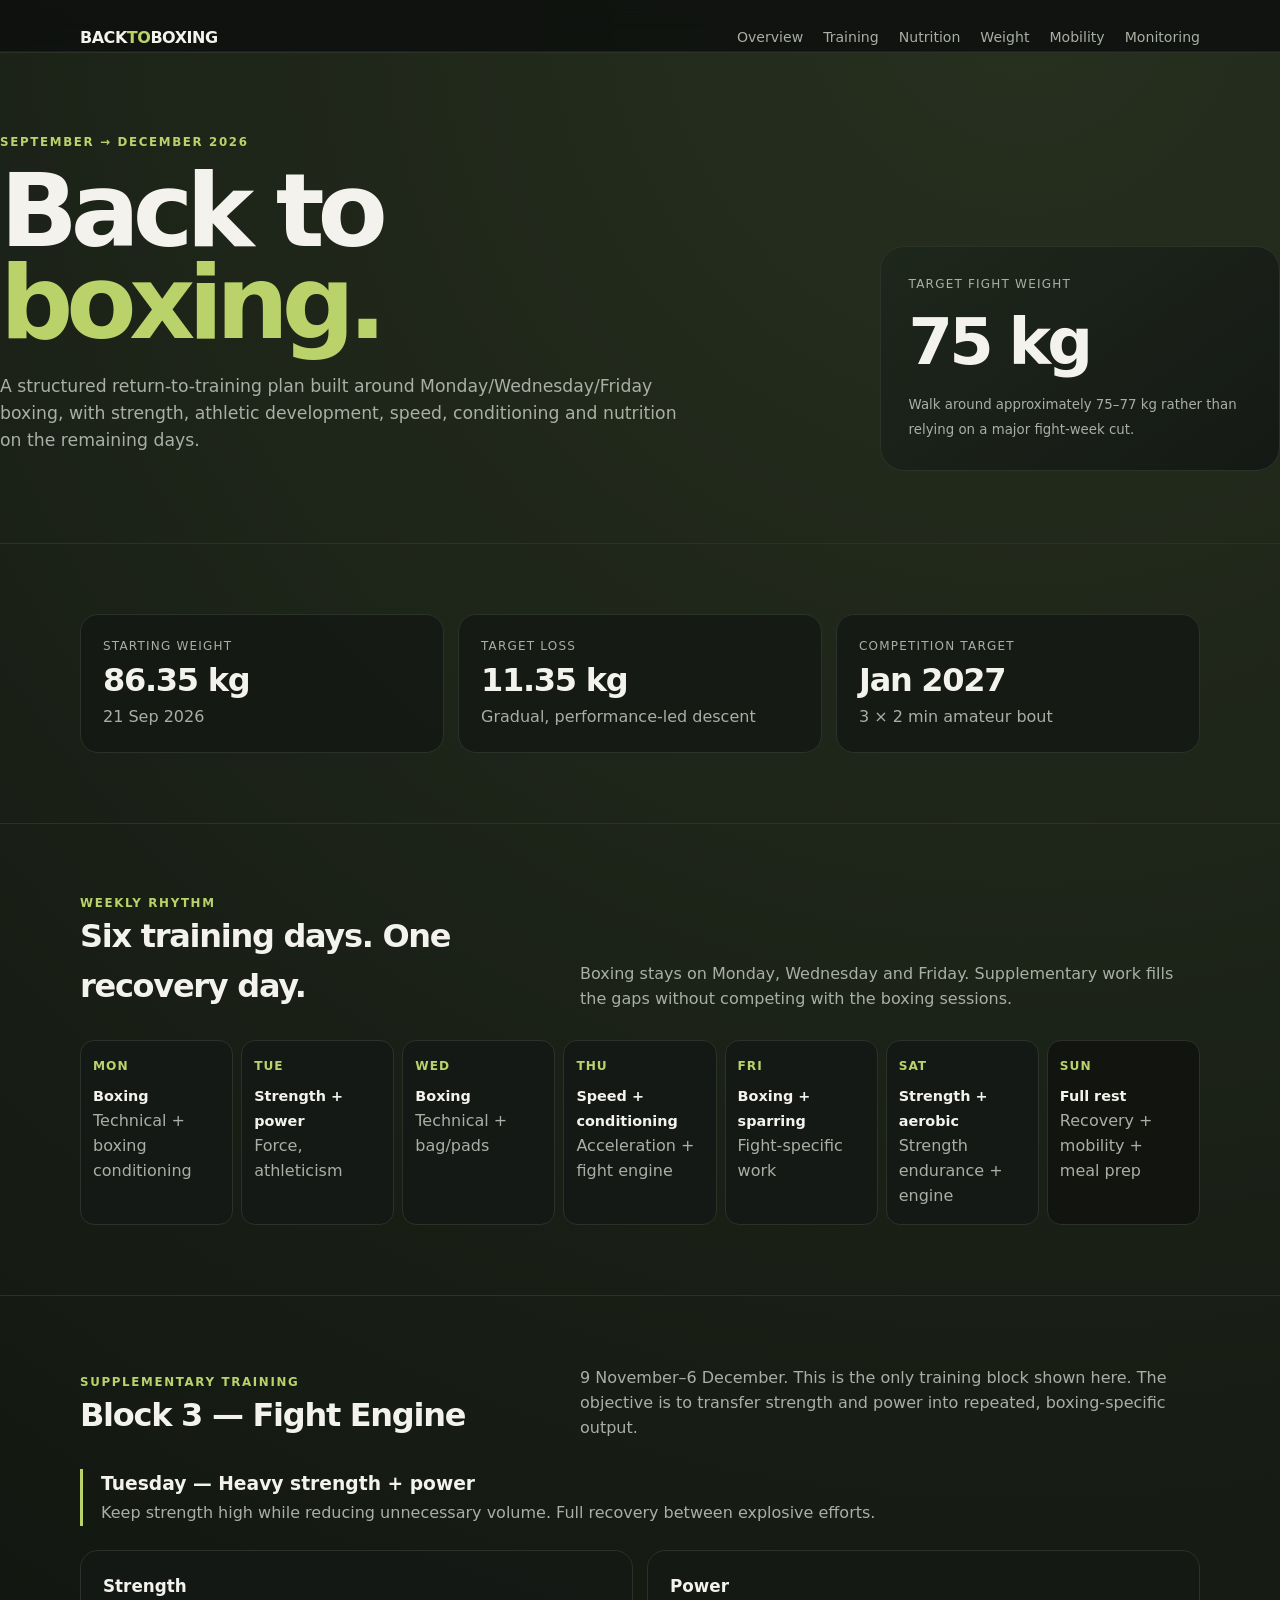
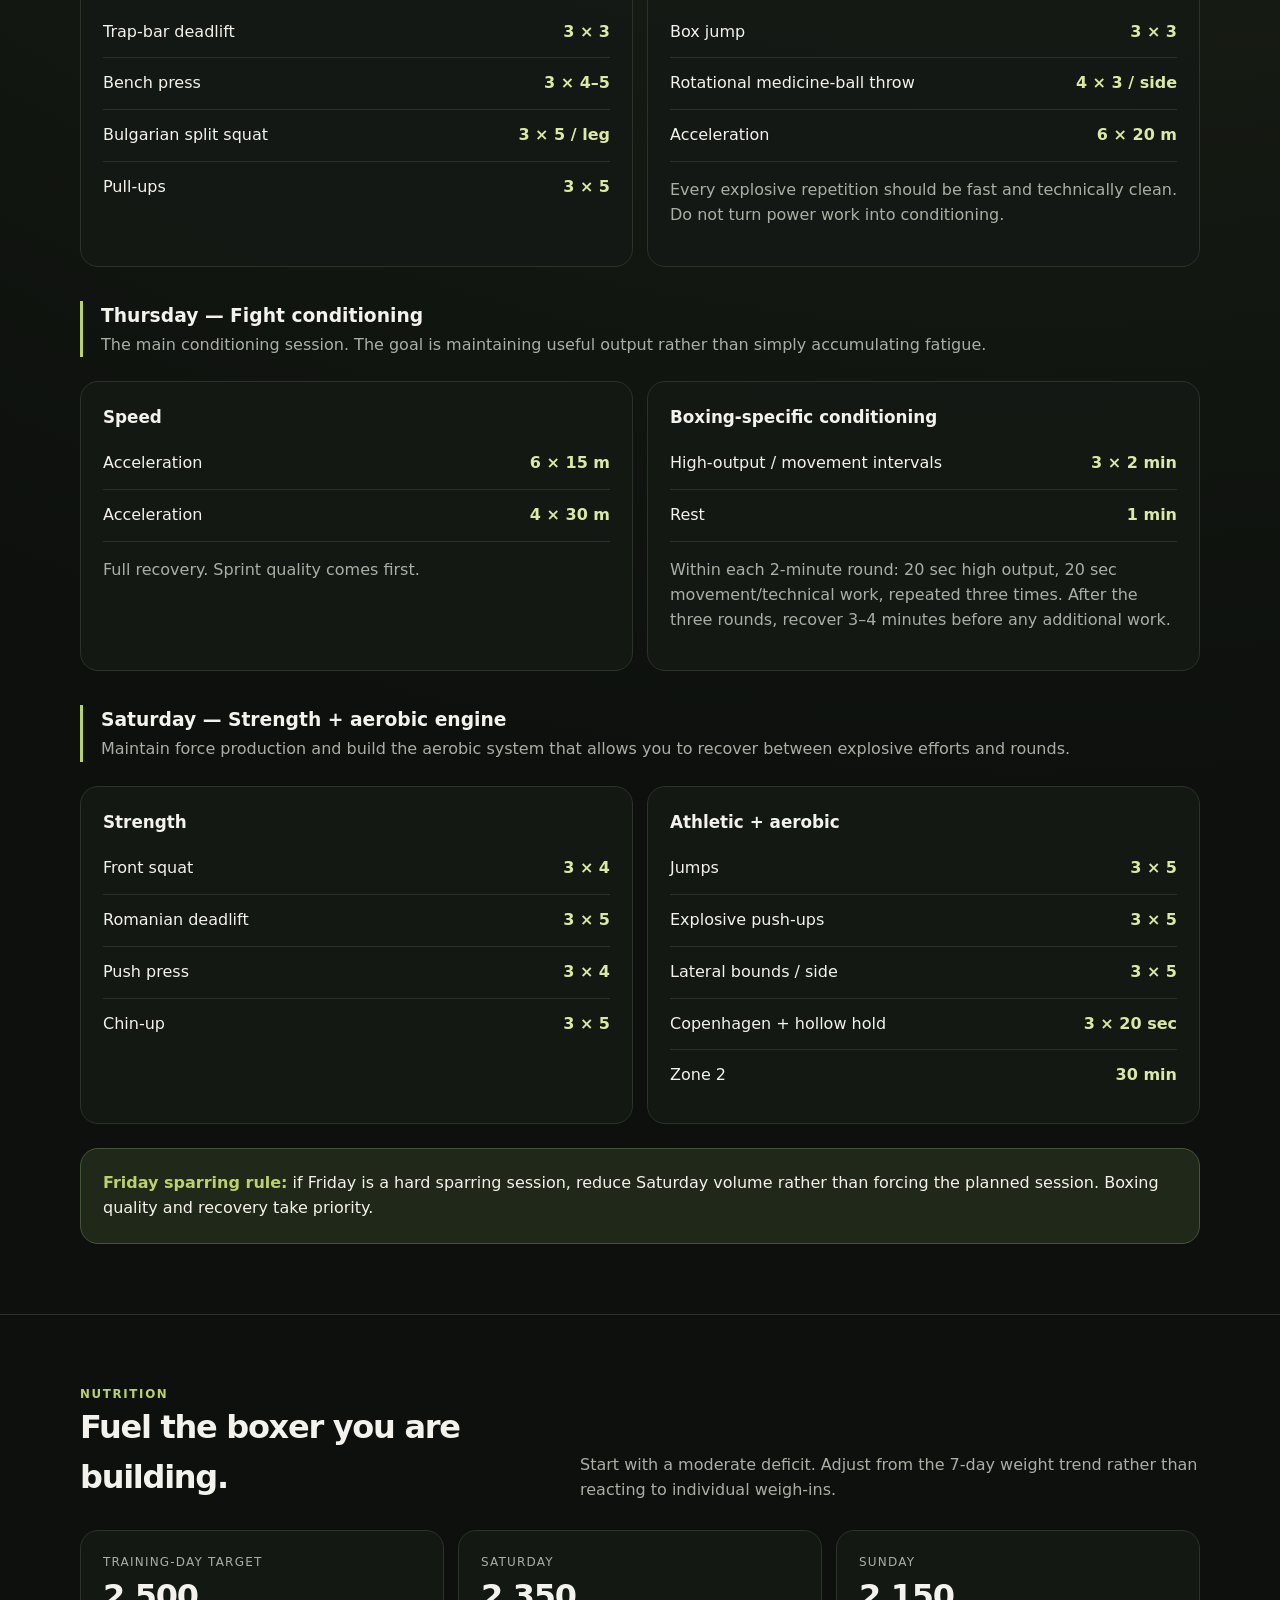
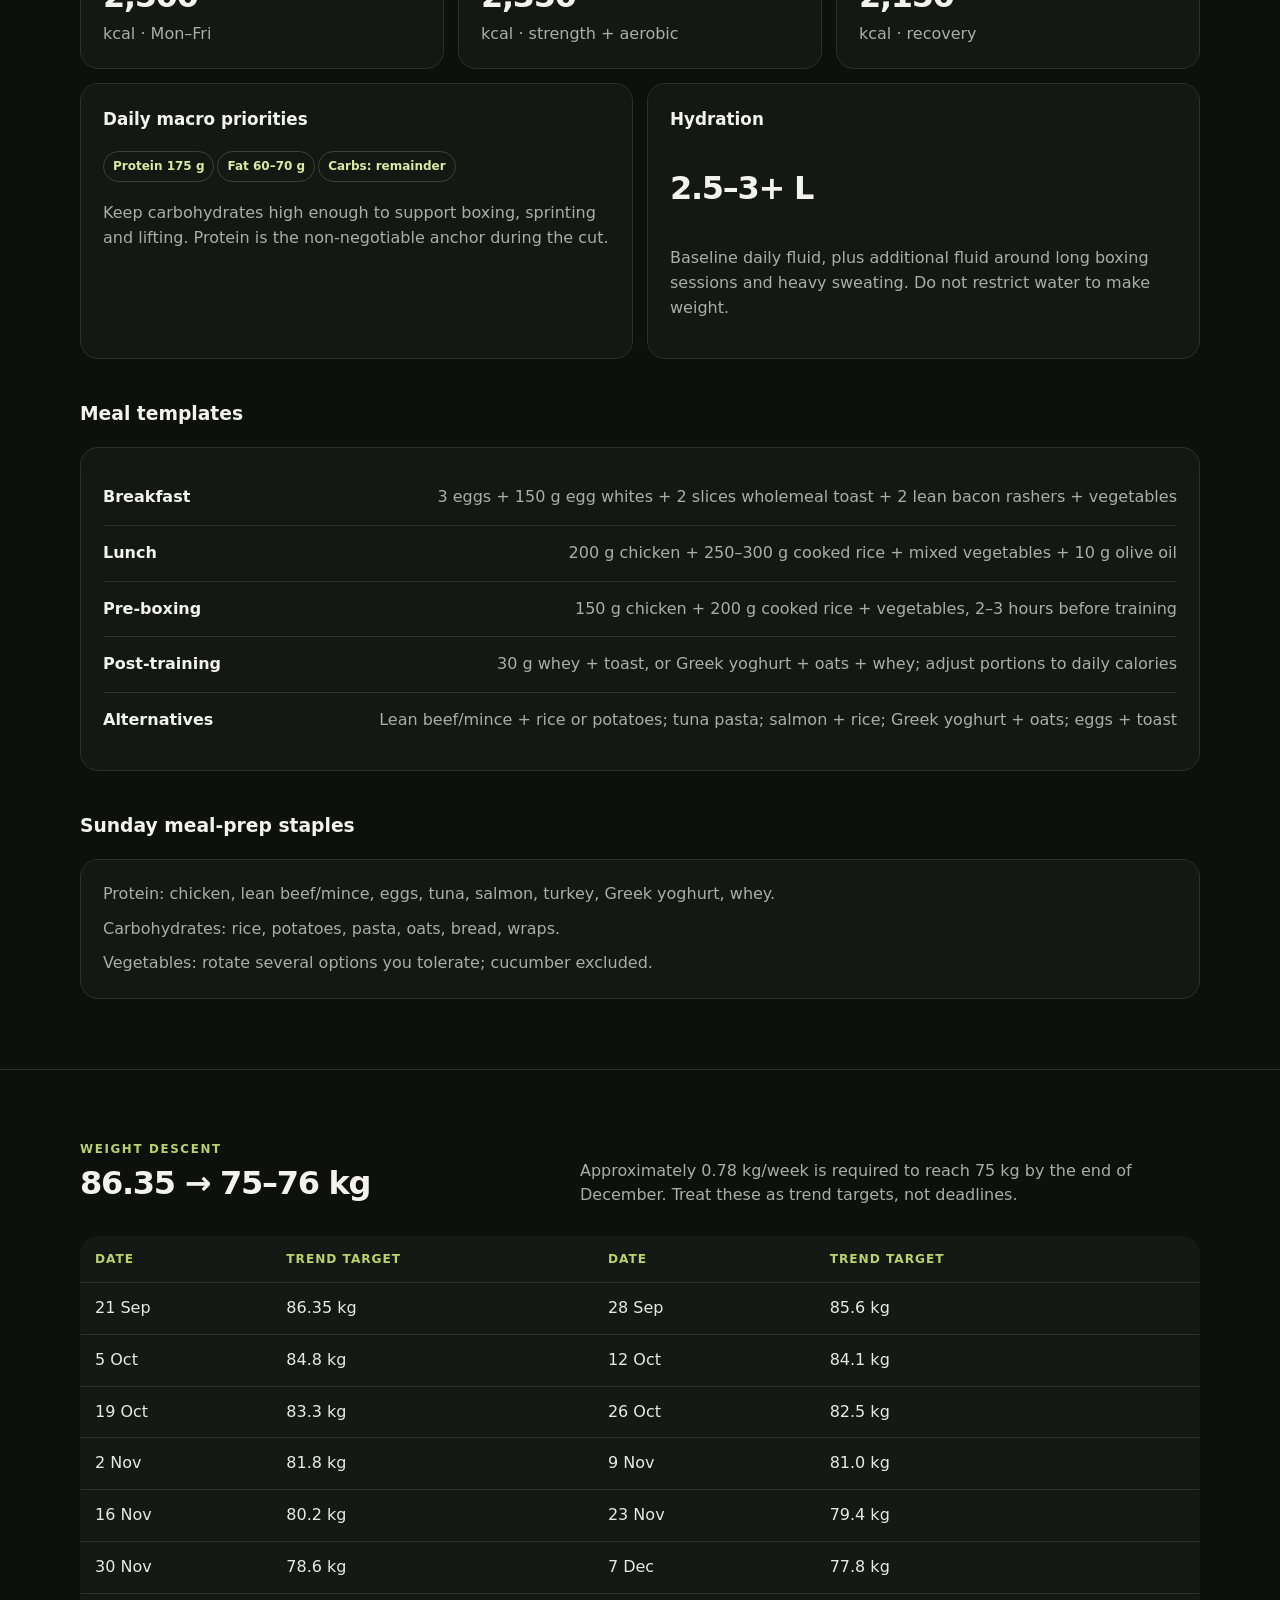
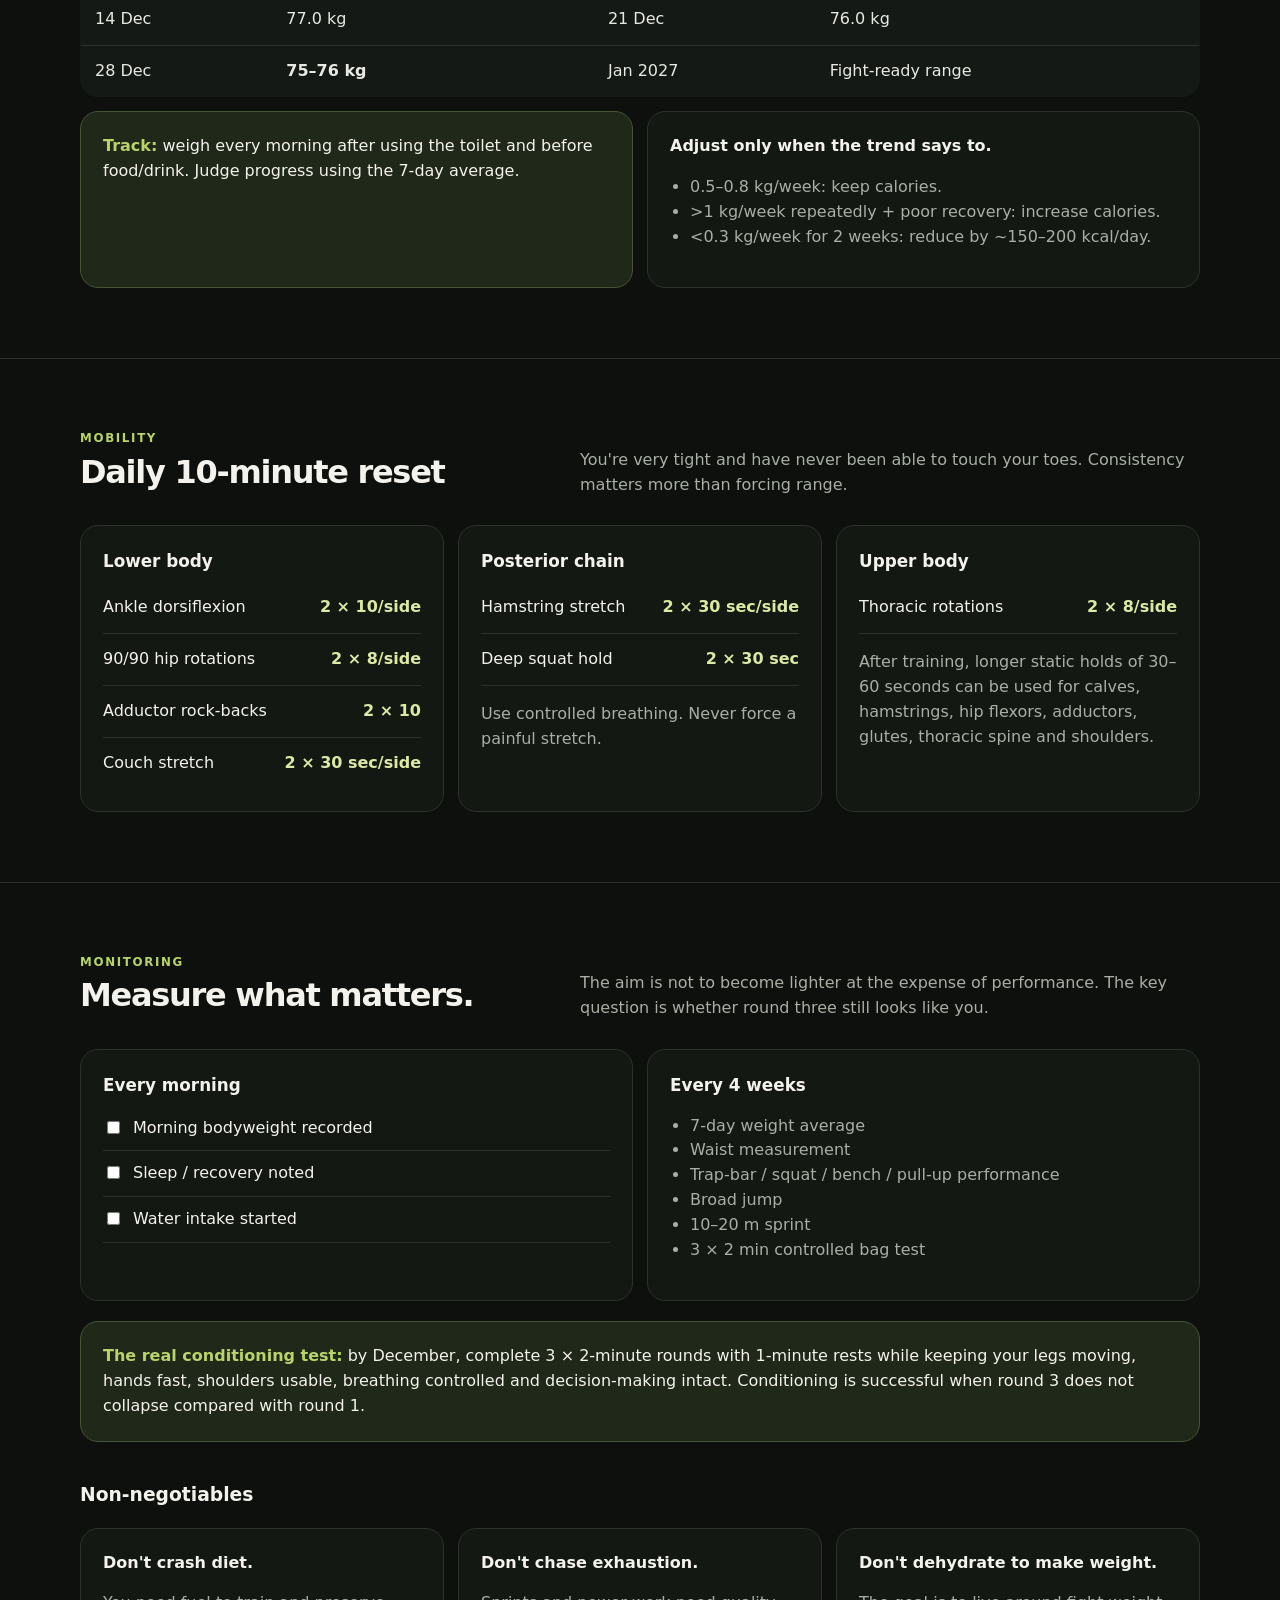
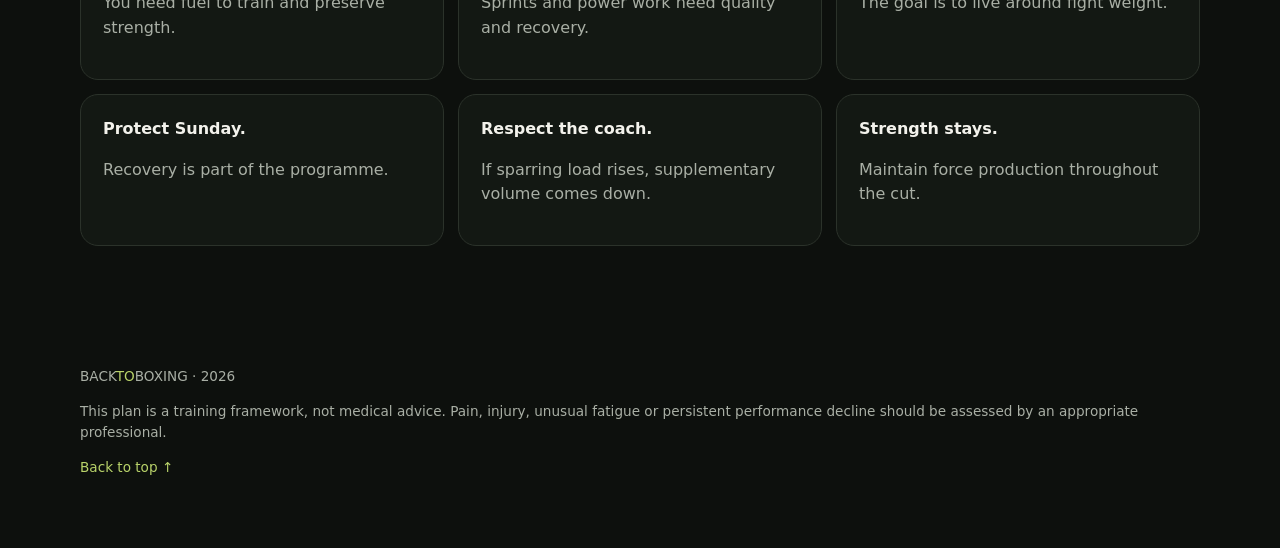
==== index.html @ 92b41130 "Create BackToBoxing training dashboard" ====
<!doctype html>
<html lang="en">
<head>
  <meta charset="utf-8">
  <meta name="viewport" content="width=device-width, initial-scale=1">
  <meta name="theme-color" content="#10120f">
  <title>Back To Boxing — 75 kg Fight Plan</title>
  <meta name="description" content="A structured return-to-boxing, strength, conditioning and nutrition plan for a 75 kg amateur boxing campaign.">
  <style>
    :root{--bg:#0d100d;--panel:#151915;--panel2:#1b201b;--text:#f3f2ec;--muted:#a9afa5;--line:#2b322a;--accent:#b9d36a;--accent2:#dce9a4;--danger:#e8a0a0;--max:1120px}
    *{box-sizing:border-box} html{scroll-behavior:smooth} body{margin:0;background:radial-gradient(circle at 80% 0,#27301f 0,transparent 34%),var(--bg);color:var(--text);font-family:Inter,ui-sans-serif,system-ui,-apple-system,BlinkMacSystemFont,"Segoe UI",sans-serif;line-height:1.55}
    a{color:inherit;text-decoration:none}.wrap{width:min(calc(100% - 36px),var(--max));margin:auto}
    header{padding:26px 0 0;position:sticky;top:0;z-index:10;background:rgba(13,16,13,.86);backdrop-filter:blur(14px);border-bottom:1px solid rgba(255,255,255,.06)}
    nav{display:flex;align-items:center;justify-content:space-between;gap:20px}.brand{font-weight:800;letter-spacing:-.03em}.brand span{color:var(--accent)}
    .navlinks{display:flex;gap:20px;color:var(--muted);font-size:.88rem;overflow:auto}.navlinks a{white-space:nowrap}.navlinks a:hover{color:var(--text)}
    .hero{padding:80px 0 72px;display:grid;grid-template-columns:1.35fr .65fr;gap:48px;align-items:end}.eyebrow{color:var(--accent);font-weight:800;text-transform:uppercase;letter-spacing:.14em;font-size:.74rem}
    h1{font-size:clamp(3rem,8vw,6.5rem);line-height:.9;letter-spacing:-.07em;margin:14px 0 24px;max-width:850px}.hero p{font-size:1.08rem;color:var(--muted);max-width:680px}
    .target{background:linear-gradient(145deg,#1e271b,#151915);border:1px solid var(--line);border-radius:24px;padding:28px}.target .big{font-size:4rem;font-weight:850;letter-spacing:-.06em}.target small{color:var(--muted)}
    section{padding:70px 0;border-top:1px solid var(--line)}.section-head{display:flex;justify-content:space-between;gap:30px;align-items:end;margin-bottom:28px}.section-head h2{margin:0;font-size:2rem;letter-spacing:-.04em}.section-head p{margin:0;color:var(--muted);max-width:620px}
    .grid{display:grid;grid-template-columns:repeat(3,1fr);gap:14px}.grid2{display:grid;grid-template-columns:repeat(2,1fr);gap:14px}.card{background:rgba(21,25,21,.9);border:1px solid var(--line);border-radius:18px;padding:22px}.card h3{margin:0 0 8px;font-size:1.05rem}.muted{color:var(--muted)}
    .stat{font-size:2rem;font-weight:800;letter-spacing:-.04em}.label{font-size:.75rem;text-transform:uppercase;letter-spacing:.1em;color:var(--muted)}
    .week{display:grid;grid-template-columns:repeat(7,1fr);gap:8px}.day{padding:16px 12px;background:var(--panel);border:1px solid var(--line);border-radius:14px;min-height:110px}.day strong{display:block;color:var(--accent);font-size:.76rem;text-transform:uppercase;letter-spacing:.08em;margin-bottom:9px}.day b{font-size:.9rem}.day.rest{background:#11140f}
    .exercise{display:grid;grid-template-columns:1fr auto;gap:10px;padding:13px 0;border-bottom:1px solid var(--line)}.exercise:last-child{border-bottom:0}.exercise span:last-child{color:var(--accent2);font-weight:750;white-space:nowrap}
    .phase{border-left:3px solid var(--accent);padding-left:18px;margin:0 0 24px}.phase h3{margin:0 0 3px}.phase p{margin:0;color:var(--muted)}
    table{width:100%;border-collapse:collapse;background:var(--panel);border:1px solid var(--line);border-radius:18px;overflow:hidden}th,td{text-align:left;padding:13px 14px;border-bottom:1px solid var(--line)}th{color:var(--accent);font-size:.76rem;text-transform:uppercase;letter-spacing:.08em}td{color:#e7e9e2}tr:last-child td{border-bottom:0}
    .meal{display:flex;justify-content:space-between;gap:20px;padding:15px 0;border-bottom:1px solid var(--line)}.meal:last-child{border-bottom:0}.meal b{min-width:150px}.meal span{color:var(--muted)}
    .pill{display:inline-flex;padding:5px 9px;border:1px solid #3a4434;border-radius:999px;color:var(--accent2);font-size:.75rem;font-weight:700;margin:3px 3px 3px 0}
    .callout{padding:22px;border-radius:18px;background:#20281a;border:1px solid #465437}.callout strong{color:var(--accent)}
    ul{padding-left:20px}.checklist label{display:flex;gap:10px;align-items:flex-start;padding:10px 0;border-bottom:1px solid var(--line);cursor:pointer}.checklist input{accent-color:var(--accent);margin-top:5px}
    footer{padding:50px 0 70px;color:var(--muted);font-size:.85rem}.top{color:var(--accent)}
    @media(max-width:800px){.hero{grid-template-columns:1fr;padding-top:55px}.grid,.grid2{grid-template-columns:1fr}.week{grid-template-columns:repeat(2,1fr)}.section-head{display:block}.section-head p{margin-top:8px}.navlinks{display:none}.target .big{font-size:3.2rem}}
    @media(max-width:480px){.wrap{width:min(calc(100% - 24px),var(--max))}.week{grid-template-columns:1fr}.meal{display:block}.meal b{display:block;margin-bottom:4px}h1{font-size:3.3rem}}
  </style>
</head>
<body>
<header><div class="wrap"><nav><a class="brand" href="#">BACK<span>TO</span>BOXING</a><div class="navlinks"><a href="#overview">Overview</a><a href="#training">Training</a><a href="#nutrition">Nutrition</a><a href="#weight">Weight</a><a href="#mobility">Mobility</a><a href="#monitoring">Monitoring</a></div></nav></div></header>

<main>
<section class="hero" id="overview"><div class="wrap" style="display:contents"><div><div class="eyebrow">September → December 2026</div><h1>Back to<br><span style="color:var(--accent)">boxing.</span></h1><p>A structured return-to-training plan built around Monday/Wednesday/Friday boxing, with strength, athletic development, speed, conditioning and nutrition on the remaining days.</p></div><div class="target"><div class="label">Target fight weight</div><div class="big">75 kg</div><small>Walk around approximately 75–77 kg rather than relying on a major fight-week cut.</small></div></div></section>

<section><div class="wrap"><div class="grid"><div class="card"><div class="label">Starting weight</div><div class="stat">86.35 kg</div><div class="muted">21 Sep 2026</div></div><div class="card"><div class="label">Target loss</div><div class="stat">11.35 kg</div><div class="muted">Gradual, performance-led descent</div></div><div class="card"><div class="label">Competition target</div><div class="stat">Jan 2027</div><div class="muted">3 × 2 min amateur bout</div></div></div></div></section>

<section><div class="wrap"><div class="section-head"><div><div class="eyebrow">Weekly rhythm</div><h2>Six training days. One recovery day.</h2></div><p>Boxing stays on Monday, Wednesday and Friday. Supplementary work fills the gaps without competing with the boxing sessions.</p></div><div class="week">
<div class="day"><strong>Mon</strong><b>Boxing</b><div class="muted">Technical + boxing conditioning</div></div>
<div class="day"><strong>Tue</strong><b>Strength + power</b><div class="muted">Force, athleticism</div></div>
<div class="day"><strong>Wed</strong><b>Boxing</b><div class="muted">Technical + bag/pads</div></div>
<div class="day"><strong>Thu</strong><b>Speed + conditioning</b><div class="muted">Acceleration + fight engine</div></div>
<div class="day"><strong>Fri</strong><b>Boxing + sparring</b><div class="muted">Fight-specific work</div></div>
<div class="day"><strong>Sat</strong><b>Strength + aerobic</b><div class="muted">Strength endurance + engine</div></div>
<div class="day rest"><strong>Sun</strong><b>Full rest</b><div class="muted">Recovery + mobility + meal prep</div></div>
</div></div></section>

<section id="training"><div class="wrap"><div class="section-head"><div><div class="eyebrow">Supplementary training</div><h2>Block 3 — Fight Engine</h2></div><p>9 November–6 December. This is the only training block shown here. The objective is to transfer strength and power into repeated, boxing-specific output.</p></div>
<div class="phase"><h3>Tuesday — Heavy strength + power</h3><p>Keep strength high while reducing unnecessary volume. Full recovery between explosive efforts.</p></div>
<div class="grid2">
<div class="card"><h3>Strength</h3><div class="exercise"><span>Trap-bar deadlift</span><span>3 × 3</span></div><div class="exercise"><span>Bench press</span><span>3 × 4–5</span></div><div class="exercise"><span>Bulgarian split squat</span><span>3 × 5 / leg</span></div><div class="exercise"><span>Pull-ups</span><span>3 × 5</span></div></div>
<div class="card"><h3>Power</h3><div class="exercise"><span>Box jump</span><span>3 × 3</span></div><div class="exercise"><span>Rotational medicine-ball throw</span><span>4 × 3 / side</span></div><div class="exercise"><span>Acceleration</span><span>6 × 20 m</span></div><p class="muted">Every explosive repetition should be fast and technically clean. Do not turn power work into conditioning.</p></div>
</div>
<div class="phase" style="margin-top:34px"><h3>Thursday — Fight conditioning</h3><p>The main conditioning session. The goal is maintaining useful output rather than simply accumulating fatigue.</p></div>
<div class="grid2">
<div class="card"><h3>Speed</h3><div class="exercise"><span>Acceleration</span><span>6 × 15 m</span></div><div class="exercise"><span>Acceleration</span><span>4 × 30 m</span></div><p class="muted">Full recovery. Sprint quality comes first.</p></div>
<div class="card"><h3>Boxing-specific conditioning</h3><div class="exercise"><span>High-output / movement intervals</span><span>3 × 2 min</span></div><div class="exercise"><span>Rest</span><span>1 min</span></div><p class="muted">Within each 2-minute round: 20 sec high output, 20 sec movement/technical work, repeated three times. After the three rounds, recover 3–4 minutes before any additional work.</p></div>
</div>
<div class="phase" style="margin-top:34px"><h3>Saturday — Strength + aerobic engine</h3><p>Maintain force production and build the aerobic system that allows you to recover between explosive efforts and rounds.</p></div>
<div class="grid2">
<div class="card"><h3>Strength</h3><div class="exercise"><span>Front squat</span><span>3 × 4</span></div><div class="exercise"><span>Romanian deadlift</span><span>3 × 5</span></div><div class="exercise"><span>Push press</span><span>3 × 4</span></div><div class="exercise"><span>Chin-up</span><span>3 × 5</span></div></div>
<div class="card"><h3>Athletic + aerobic</h3><div class="exercise"><span>Jumps</span><span>3 × 5</span></div><div class="exercise"><span>Explosive push-ups</span><span>3 × 5</span></div><div class="exercise"><span>Lateral bounds / side</span><span>3 × 5</span></div><div class="exercise"><span>Copenhagen + hollow hold</span><span>3 × 20 sec</span></div><div class="exercise"><span>Zone 2</span><span>30 min</span></div></div>
</div>
<div class="callout" style="margin-top:24px"><strong>Friday sparring rule:</strong> if Friday is a hard sparring session, reduce Saturday volume rather than forcing the planned session. Boxing quality and recovery take priority.</div>
</div></section>

<section id="nutrition"><div class="wrap"><div class="section-head"><div><div class="eyebrow">Nutrition</div><h2>Fuel the boxer you are building.</h2></div><p>Start with a moderate deficit. Adjust from the 7-day weight trend rather than reacting to individual weigh-ins.</p></div>
<div class="grid">
<div class="card"><div class="label">Training-day target</div><div class="stat">2,500</div><div class="muted">kcal · Mon–Fri</div></div>
<div class="card"><div class="label">Saturday</div><div class="stat">2,350</div><div class="muted">kcal · strength + aerobic</div></div>
<div class="card"><div class="label">Sunday</div><div class="stat">2,150</div><div class="muted">kcal · recovery</div></div>
</div>
<div class="grid2" style="margin-top:14px">
<div class="card"><h3>Daily macro priorities</h3><p><span class="pill">Protein 175 g</span><span class="pill">Fat 60–70 g</span><span class="pill">Carbs: remainder</span></p><p class="muted">Keep carbohydrates high enough to support boxing, sprinting and lifting. Protein is the non-negotiable anchor during the cut.</p></div>
<div class="card"><h3>Hydration</h3><p class="stat">2.5–3+ L</p><p class="muted">Baseline daily fluid, plus additional fluid around long boxing sessions and heavy sweating. Do not restrict water to make weight.</p></div>
</div>
<h3 style="margin-top:40px">Meal templates</h3>
<div class="card">
<div class="meal"><b>Breakfast</b><span>3 eggs + 150 g egg whites + 2 slices wholemeal toast + 2 lean bacon rashers + vegetables</span></div>
<div class="meal"><b>Lunch</b><span>200 g chicken + 250–300 g cooked rice + mixed vegetables + 10 g olive oil</span></div>
<div class="meal"><b>Pre-boxing</b><span>150 g chicken + 200 g cooked rice + vegetables, 2–3 hours before training</span></div>
<div class="meal"><b>Post-training</b><span>30 g whey + toast, or Greek yoghurt + oats + whey; adjust portions to daily calories</span></div>
<div class="meal"><b>Alternatives</b><span>Lean beef/mince + rice or potatoes; tuna pasta; salmon + rice; Greek yoghurt + oats; eggs + toast</span></div>
</div>
<h3 style="margin-top:40px">Sunday meal-prep staples</h3>
<div class="card"><div class="muted">Protein: chicken, lean beef/mince, eggs, tuna, salmon, turkey, Greek yoghurt, whey.</div><div class="muted" style="margin-top:10px">Carbohydrates: rice, potatoes, pasta, oats, bread, wraps.</div><div class="muted" style="margin-top:10px">Vegetables: rotate several options you tolerate; cucumber excluded.</div></div>
</div></section>

<section id="weight"><div class="wrap"><div class="section-head"><div><div class="eyebrow">Weight descent</div><h2>86.35 → 75–76 kg</h2></div><p>Approximately 0.78 kg/week is required to reach 75 kg by the end of December. Treat these as trend targets, not deadlines.</p></div>
<table><thead><tr><th>Date</th><th>Trend target</th><th>Date</th><th>Trend target</th></tr></thead><tbody>
<tr><td>21 Sep</td><td>86.35 kg</td><td>28 Sep</td><td>85.6 kg</td></tr>
<tr><td>5 Oct</td><td>84.8 kg</td><td>12 Oct</td><td>84.1 kg</td></tr>
<tr><td>19 Oct</td><td>83.3 kg</td><td>26 Oct</td><td>82.5 kg</td></tr>
<tr><td>2 Nov</td><td>81.8 kg</td><td>9 Nov</td><td>81.0 kg</td></tr>
<tr><td>16 Nov</td><td>80.2 kg</td><td>23 Nov</td><td>79.4 kg</td></tr>
<tr><td>30 Nov</td><td>78.6 kg</td><td>7 Dec</td><td>77.8 kg</td></tr>
<tr><td>14 Dec</td><td>77.0 kg</td><td>21 Dec</td><td>76.0 kg</td></tr>
<tr><td>28 Dec</td><td><strong>75–76 kg</strong></td><td>Jan 2027</td><td>Fight-ready range</td></tr>
</tbody></table>
<div class="grid2" style="margin-top:14px"><div class="callout"><strong>Track:</strong> weigh every morning after using the toilet and before food/drink. Judge progress using the 7-day average.</div><div class="card"><strong>Adjust only when the trend says to.</strong><ul class="muted"><li>0.5–0.8 kg/week: keep calories.</li><li>&gt;1 kg/week repeatedly + poor recovery: increase calories.</li><li>&lt;0.3 kg/week for 2 weeks: reduce by ~150–200 kcal/day.</li></ul></div></div>
</div></section>

<section id="mobility"><div class="wrap"><div class="section-head"><div><div class="eyebrow">Mobility</div><h2>Daily 10-minute reset</h2></div><p>You're very tight and have never been able to touch your toes. Consistency matters more than forcing range.</p></div>
<div class="grid">
<div class="card"><h3>Lower body</h3><div class="exercise"><span>Ankle dorsiflexion</span><span>2 × 10/side</span></div><div class="exercise"><span>90/90 hip rotations</span><span>2 × 8/side</span></div><div class="exercise"><span>Adductor rock-backs</span><span>2 × 10</span></div><div class="exercise"><span>Couch stretch</span><span>2 × 30 sec/side</span></div></div>
<div class="card"><h3>Posterior chain</h3><div class="exercise"><span>Hamstring stretch</span><span>2 × 30 sec/side</span></div><div class="exercise"><span>Deep squat hold</span><span>2 × 30 sec</span></div><p class="muted">Use controlled breathing. Never force a painful stretch.</p></div>
<div class="card"><h3>Upper body</h3><div class="exercise"><span>Thoracic rotations</span><span>2 × 8/side</span></div><p class="muted">After training, longer static holds of 30–60 seconds can be used for calves, hamstrings, hip flexors, adductors, glutes, thoracic spine and shoulders.</p></div>
</div>
</div></section>

<section id="monitoring"><div class="wrap"><div class="section-head"><div><div class="eyebrow">Monitoring</div><h2>Measure what matters.</h2></div><p>The aim is not to become lighter at the expense of performance. The key question is whether round three still looks like you.</p></div>
<div class="grid2">
<div class="card"><h3>Every morning</h3><div class="checklist"><label><input type="checkbox"> <span>Morning bodyweight recorded</span></label><label><input type="checkbox"> <span>Sleep / recovery noted</span></label><label><input type="checkbox"> <span>Water intake started</span></label></div></div>
<div class="card"><h3>Every 4 weeks</h3><ul class="muted"><li>7-day weight average</li><li>Waist measurement</li><li>Trap-bar / squat / bench / pull-up performance</li><li>Broad jump</li><li>10–20 m sprint</li><li>3 × 2 min controlled bag test</li></ul></div>
</div>
<div class="callout" style="margin-top:20px"><strong>The real conditioning test:</strong> by December, complete 3 × 2-minute rounds with 1-minute rests while keeping your legs moving, hands fast, shoulders usable, breathing controlled and decision-making intact. Conditioning is successful when round 3 does not collapse compared with round 1.</div>
<h3 style="margin-top:38px">Non-negotiables</h3><div class="grid">
<div class="card"><b>Don't crash diet.</b><p class="muted">You need fuel to train and preserve strength.</p></div>
<div class="card"><b>Don't chase exhaustion.</b><p class="muted">Sprints and power work need quality and recovery.</p></div>
<div class="card"><b>Don't dehydrate to make weight.</b><p class="muted">The goal is to live around fight weight.</p></div>
<div class="card"><b>Protect Sunday.</b><p class="muted">Recovery is part of the programme.</p></div>
<div class="card"><b>Respect the coach.</b><p class="muted">If sparring load rises, supplementary volume comes down.</p></div>
<div class="card"><b>Strength stays.</b><p class="muted">Maintain force production throughout the cut.</p></div>
</div>
</div></section>
</main>
<footer><div class="wrap"><div>BACK<span style="color:var(--accent)">TO</span>BOXING · 2026</div><p>This plan is a training framework, not medical advice. Pain, injury, unusual fatigue or persistent performance decline should be assessed by an appropriate professional.</p><a class="top" href="#overview">Back to top ↑</a></div></footer>
<script>
document.querySelectorAll('.checklist input').forEach((box,i)=>{const k='btb-check-'+i;box.checked=localStorage.getItem(k)==='1';box.addEventListener('change',()=>localStorage.setItem(k,box.checked?'1':'0'))});
</script>
</body>
</html>
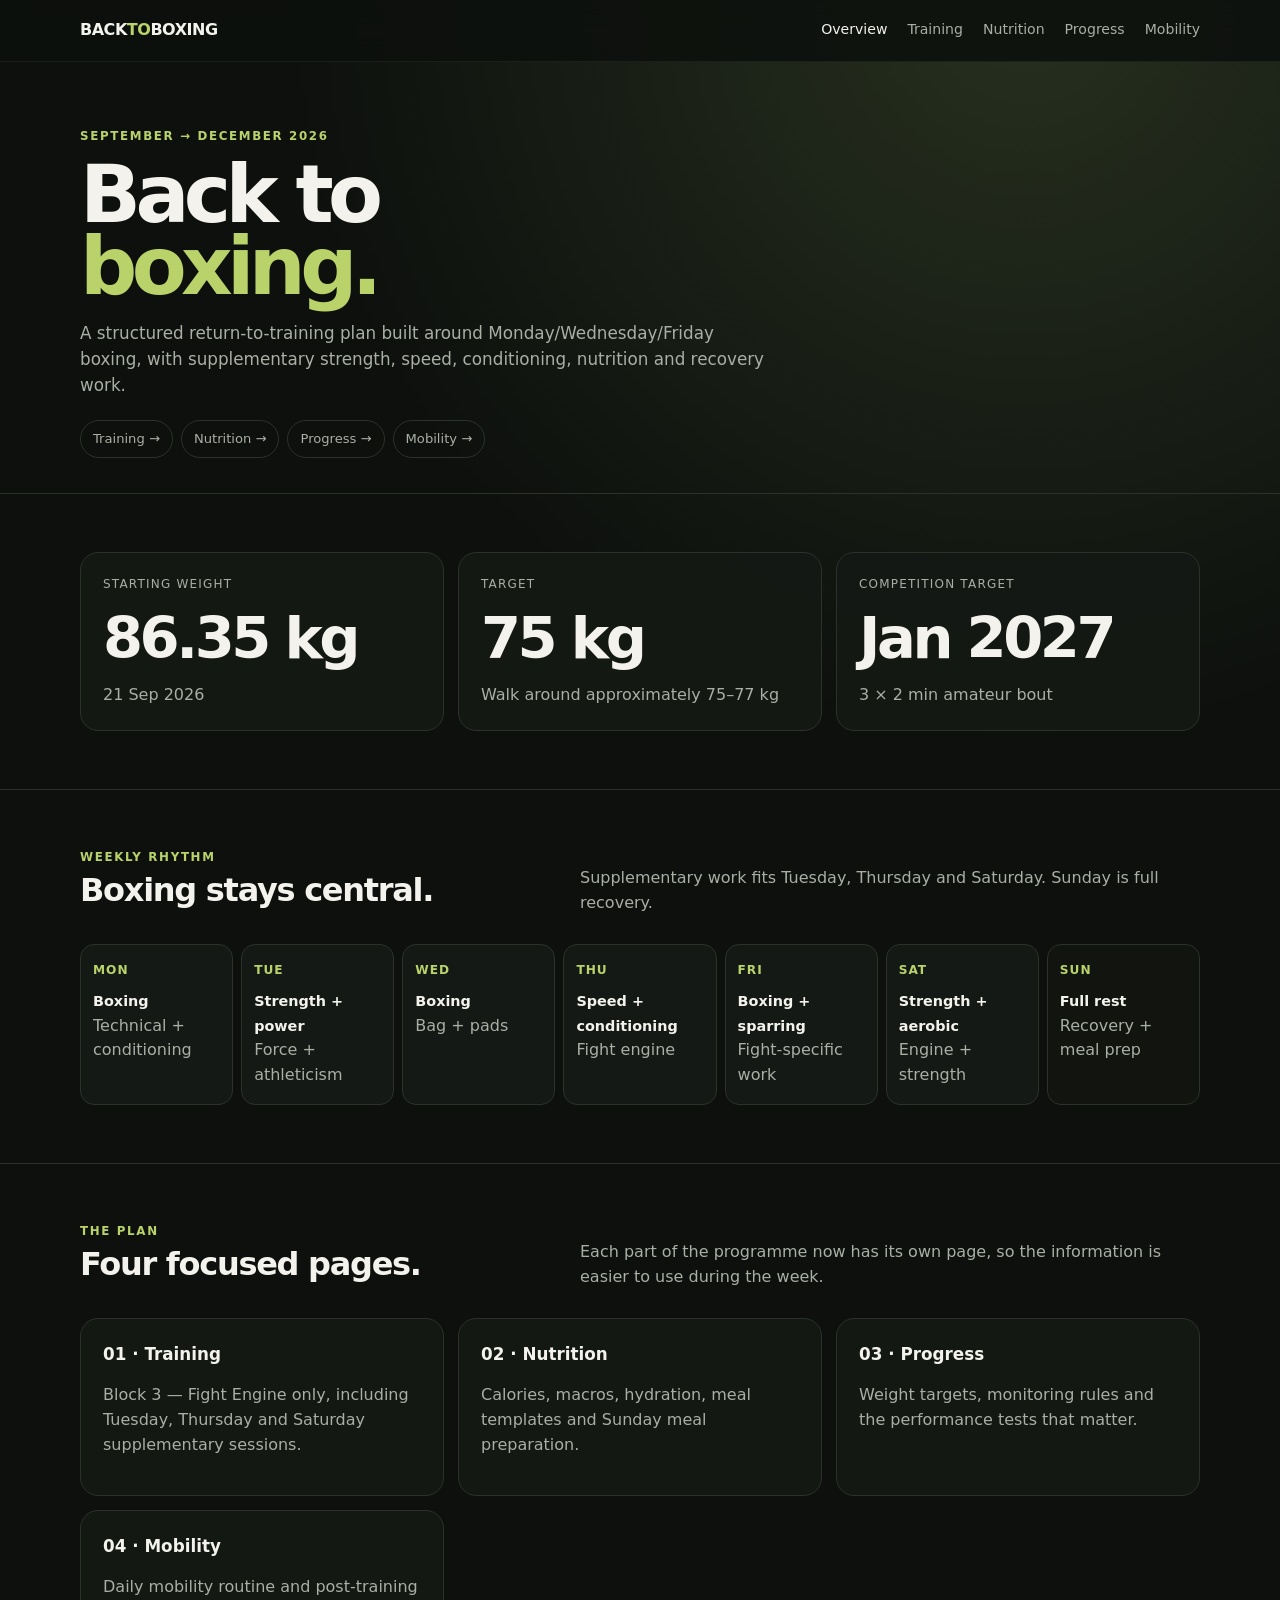
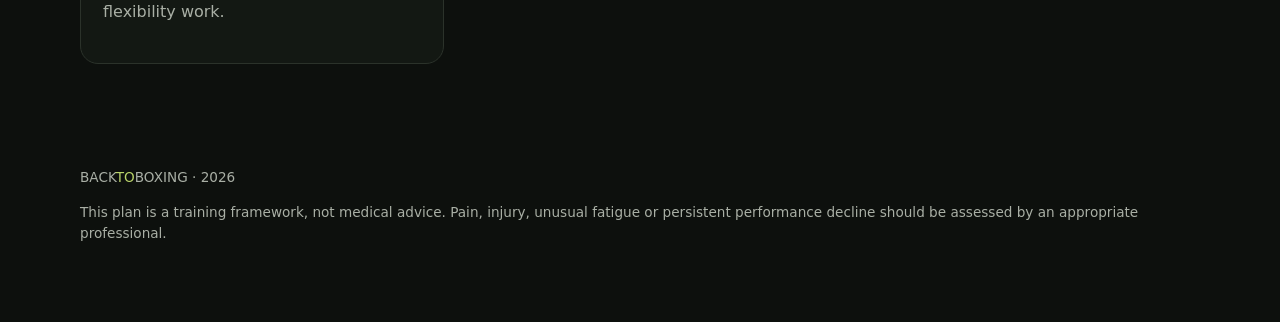
==== commit eb435979: "Split BackToBoxing dashboard into multiple pages" ====
--- a/index.html
+++ b/index.html
@@ -1,137 +1 @@
-<!doctype html>
-<html lang="en">
-<head>
-  <meta charset="utf-8">
-  <meta name="viewport" content="width=device-width, initial-scale=1">
-  <meta name="theme-color" content="#10120f">
-  <title>Back To Boxing — 75 kg Fight Plan</title>
-  <meta name="description" content="A structured return-to-boxing, strength, conditioning and nutrition plan for a 75 kg amateur boxing campaign.">
-  <style>
-    :root{--bg:#0d100d;--panel:#151915;--panel2:#1b201b;--text:#f3f2ec;--muted:#a9afa5;--line:#2b322a;--accent:#b9d36a;--accent2:#dce9a4;--danger:#e8a0a0;--max:1120px}
-    *{box-sizing:border-box} html{scroll-behavior:smooth} body{margin:0;background:radial-gradient(circle at 80% 0,#27301f 0,transparent 34%),var(--bg);color:var(--text);font-family:Inter,ui-sans-serif,system-ui,-apple-system,BlinkMacSystemFont,"Segoe UI",sans-serif;line-height:1.55}
-    a{color:inherit;text-decoration:none}.wrap{width:min(calc(100% - 36px),var(--max));margin:auto}
-    header{padding:26px 0 0;position:sticky;top:0;z-index:10;background:rgba(13,16,13,.86);backdrop-filter:blur(14px);border-bottom:1px solid rgba(255,255,255,.06)}
-    nav{display:flex;align-items:center;justify-content:space-between;gap:20px}.brand{font-weight:800;letter-spacing:-.03em}.brand span{color:var(--accent)}
-    .navlinks{display:flex;gap:20px;color:var(--muted);font-size:.88rem;overflow:auto}.navlinks a{white-space:nowrap}.navlinks a:hover{color:var(--text)}
-    .hero{padding:80px 0 72px;display:grid;grid-template-columns:1.35fr .65fr;gap:48px;align-items:end}.eyebrow{color:var(--accent);font-weight:800;text-transform:uppercase;letter-spacing:.14em;font-size:.74rem}
-    h1{font-size:clamp(3rem,8vw,6.5rem);line-height:.9;letter-spacing:-.07em;margin:14px 0 24px;max-width:850px}.hero p{font-size:1.08rem;color:var(--muted);max-width:680px}
-    .target{background:linear-gradient(145deg,#1e271b,#151915);border:1px solid var(--line);border-radius:24px;padding:28px}.target .big{font-size:4rem;font-weight:850;letter-spacing:-.06em}.target small{color:var(--muted)}
-    section{padding:70px 0;border-top:1px solid var(--line)}.section-head{display:flex;justify-content:space-between;gap:30px;align-items:end;margin-bottom:28px}.section-head h2{margin:0;font-size:2rem;letter-spacing:-.04em}.section-head p{margin:0;color:var(--muted);max-width:620px}
-    .grid{display:grid;grid-template-columns:repeat(3,1fr);gap:14px}.grid2{display:grid;grid-template-columns:repeat(2,1fr);gap:14px}.card{background:rgba(21,25,21,.9);border:1px solid var(--line);border-radius:18px;padding:22px}.card h3{margin:0 0 8px;font-size:1.05rem}.muted{color:var(--muted)}
-    .stat{font-size:2rem;font-weight:800;letter-spacing:-.04em}.label{font-size:.75rem;text-transform:uppercase;letter-spacing:.1em;color:var(--muted)}
-    .week{display:grid;grid-template-columns:repeat(7,1fr);gap:8px}.day{padding:16px 12px;background:var(--panel);border:1px solid var(--line);border-radius:14px;min-height:110px}.day strong{display:block;color:var(--accent);font-size:.76rem;text-transform:uppercase;letter-spacing:.08em;margin-bottom:9px}.day b{font-size:.9rem}.day.rest{background:#11140f}
-    .exercise{display:grid;grid-template-columns:1fr auto;gap:10px;padding:13px 0;border-bottom:1px solid var(--line)}.exercise:last-child{border-bottom:0}.exercise span:last-child{color:var(--accent2);font-weight:750;white-space:nowrap}
-    .phase{border-left:3px solid var(--accent);padding-left:18px;margin:0 0 24px}.phase h3{margin:0 0 3px}.phase p{margin:0;color:var(--muted)}
-    table{width:100%;border-collapse:collapse;background:var(--panel);border:1px solid var(--line);border-radius:18px;overflow:hidden}th,td{text-align:left;padding:13px 14px;border-bottom:1px solid var(--line)}th{color:var(--accent);font-size:.76rem;text-transform:uppercase;letter-spacing:.08em}td{color:#e7e9e2}tr:last-child td{border-bottom:0}
-    .meal{display:flex;justify-content:space-between;gap:20px;padding:15px 0;border-bottom:1px solid var(--line)}.meal:last-child{border-bottom:0}.meal b{min-width:150px}.meal span{color:var(--muted)}
-    .pill{display:inline-flex;padding:5px 9px;border:1px solid #3a4434;border-radius:999px;color:var(--accent2);font-size:.75rem;font-weight:700;margin:3px 3px 3px 0}
-    .callout{padding:22px;border-radius:18px;background:#20281a;border:1px solid #465437}.callout strong{color:var(--accent)}
-    ul{padding-left:20px}.checklist label{display:flex;gap:10px;align-items:flex-start;padding:10px 0;border-bottom:1px solid var(--line);cursor:pointer}.checklist input{accent-color:var(--accent);margin-top:5px}
-    footer{padding:50px 0 70px;color:var(--muted);font-size:.85rem}.top{color:var(--accent)}
-    @media(max-width:800px){.hero{grid-template-columns:1fr;padding-top:55px}.grid,.grid2{grid-template-columns:1fr}.week{grid-template-columns:repeat(2,1fr)}.section-head{display:block}.section-head p{margin-top:8px}.navlinks{display:none}.target .big{font-size:3.2rem}}
-    @media(max-width:480px){.wrap{width:min(calc(100% - 24px),var(--max))}.week{grid-template-columns:1fr}.meal{display:block}.meal b{display:block;margin-bottom:4px}h1{font-size:3.3rem}}
-  </style>
-</head>
-<body>
-<header><div class="wrap"><nav><a class="brand" href="#">BACK<span>TO</span>BOXING</a><div class="navlinks"><a href="#overview">Overview</a><a href="#training">Training</a><a href="#nutrition">Nutrition</a><a href="#weight">Weight</a><a href="#mobility">Mobility</a><a href="#monitoring">Monitoring</a></div></nav></div></header>
-
-<main>
-<section class="hero" id="overview"><div class="wrap" style="display:contents"><div><div class="eyebrow">September → December 2026</div><h1>Back to<br><span style="color:var(--accent)">boxing.</span></h1><p>A structured return-to-training plan built around Monday/Wednesday/Friday boxing, with strength, athletic development, speed, conditioning and nutrition on the remaining days.</p></div><div class="target"><div class="label">Target fight weight</div><div class="big">75 kg</div><small>Walk around approximately 75–77 kg rather than relying on a major fight-week cut.</small></div></div></section>
-
-<section><div class="wrap"><div class="grid"><div class="card"><div class="label">Starting weight</div><div class="stat">86.35 kg</div><div class="muted">21 Sep 2026</div></div><div class="card"><div class="label">Target loss</div><div class="stat">11.35 kg</div><div class="muted">Gradual, performance-led descent</div></div><div class="card"><div class="label">Competition target</div><div class="stat">Jan 2027</div><div class="muted">3 × 2 min amateur bout</div></div></div></div></section>
-
-<section><div class="wrap"><div class="section-head"><div><div class="eyebrow">Weekly rhythm</div><h2>Six training days. One recovery day.</h2></div><p>Boxing stays on Monday, Wednesday and Friday. Supplementary work fills the gaps without competing with the boxing sessions.</p></div><div class="week">
-<div class="day"><strong>Mon</strong><b>Boxing</b><div class="muted">Technical + boxing conditioning</div></div>
-<div class="day"><strong>Tue</strong><b>Strength + power</b><div class="muted">Force, athleticism</div></div>
-<div class="day"><strong>Wed</strong><b>Boxing</b><div class="muted">Technical + bag/pads</div></div>
-<div class="day"><strong>Thu</strong><b>Speed + conditioning</b><div class="muted">Acceleration + fight engine</div></div>
-<div class="day"><strong>Fri</strong><b>Boxing + sparring</b><div class="muted">Fight-specific work</div></div>
-<div class="day"><strong>Sat</strong><b>Strength + aerobic</b><div class="muted">Strength endurance + engine</div></div>
-<div class="day rest"><strong>Sun</strong><b>Full rest</b><div class="muted">Recovery + mobility + meal prep</div></div>
-</div></div></section>
-
-<section id="training"><div class="wrap"><div class="section-head"><div><div class="eyebrow">Supplementary training</div><h2>Block 3 — Fight Engine</h2></div><p>9 November–6 December. This is the only training block shown here. The objective is to transfer strength and power into repeated, boxing-specific output.</p></div>
-<div class="phase"><h3>Tuesday — Heavy strength + power</h3><p>Keep strength high while reducing unnecessary volume. Full recovery between explosive efforts.</p></div>
-<div class="grid2">
-<div class="card"><h3>Strength</h3><div class="exercise"><span>Trap-bar deadlift</span><span>3 × 3</span></div><div class="exercise"><span>Bench press</span><span>3 × 4–5</span></div><div class="exercise"><span>Bulgarian split squat</span><span>3 × 5 / leg</span></div><div class="exercise"><span>Pull-ups</span><span>3 × 5</span></div></div>
-<div class="card"><h3>Power</h3><div class="exercise"><span>Box jump</span><span>3 × 3</span></div><div class="exercise"><span>Rotational medicine-ball throw</span><span>4 × 3 / side</span></div><div class="exercise"><span>Acceleration</span><span>6 × 20 m</span></div><p class="muted">Every explosive repetition should be fast and technically clean. Do not turn power work into conditioning.</p></div>
-</div>
-<div class="phase" style="margin-top:34px"><h3>Thursday — Fight conditioning</h3><p>The main conditioning session. The goal is maintaining useful output rather than simply accumulating fatigue.</p></div>
-<div class="grid2">
-<div class="card"><h3>Speed</h3><div class="exercise"><span>Acceleration</span><span>6 × 15 m</span></div><div class="exercise"><span>Acceleration</span><span>4 × 30 m</span></div><p class="muted">Full recovery. Sprint quality comes first.</p></div>
-<div class="card"><h3>Boxing-specific conditioning</h3><div class="exercise"><span>High-output / movement intervals</span><span>3 × 2 min</span></div><div class="exercise"><span>Rest</span><span>1 min</span></div><p class="muted">Within each 2-minute round: 20 sec high output, 20 sec movement/technical work, repeated three times. After the three rounds, recover 3–4 minutes before any additional work.</p></div>
-</div>
-<div class="phase" style="margin-top:34px"><h3>Saturday — Strength + aerobic engine</h3><p>Maintain force production and build the aerobic system that allows you to recover between explosive efforts and rounds.</p></div>
-<div class="grid2">
-<div class="card"><h3>Strength</h3><div class="exercise"><span>Front squat</span><span>3 × 4</span></div><div class="exercise"><span>Romanian deadlift</span><span>3 × 5</span></div><div class="exercise"><span>Push press</span><span>3 × 4</span></div><div class="exercise"><span>Chin-up</span><span>3 × 5</span></div></div>
-<div class="card"><h3>Athletic + aerobic</h3><div class="exercise"><span>Jumps</span><span>3 × 5</span></div><div class="exercise"><span>Explosive push-ups</span><span>3 × 5</span></div><div class="exercise"><span>Lateral bounds / side</span><span>3 × 5</span></div><div class="exercise"><span>Copenhagen + hollow hold</span><span>3 × 20 sec</span></div><div class="exercise"><span>Zone 2</span><span>30 min</span></div></div>
-</div>
-<div class="callout" style="margin-top:24px"><strong>Friday sparring rule:</strong> if Friday is a hard sparring session, reduce Saturday volume rather than forcing the planned session. Boxing quality and recovery take priority.</div>
-</div></section>
-
-<section id="nutrition"><div class="wrap"><div class="section-head"><div><div class="eyebrow">Nutrition</div><h2>Fuel the boxer you are building.</h2></div><p>Start with a moderate deficit. Adjust from the 7-day weight trend rather than reacting to individual weigh-ins.</p></div>
-<div class="grid">
-<div class="card"><div class="label">Training-day target</div><div class="stat">2,500</div><div class="muted">kcal · Mon–Fri</div></div>
-<div class="card"><div class="label">Saturday</div><div class="stat">2,350</div><div class="muted">kcal · strength + aerobic</div></div>
-<div class="card"><div class="label">Sunday</div><div class="stat">2,150</div><div class="muted">kcal · recovery</div></div>
-</div>
-<div class="grid2" style="margin-top:14px">
-<div class="card"><h3>Daily macro priorities</h3><p><span class="pill">Protein 175 g</span><span class="pill">Fat 60–70 g</span><span class="pill">Carbs: remainder</span></p><p class="muted">Keep carbohydrates high enough to support boxing, sprinting and lifting. Protein is the non-negotiable anchor during the cut.</p></div>
-<div class="card"><h3>Hydration</h3><p class="stat">2.5–3+ L</p><p class="muted">Baseline daily fluid, plus additional fluid around long boxing sessions and heavy sweating. Do not restrict water to make weight.</p></div>
-</div>
-<h3 style="margin-top:40px">Meal templates</h3>
-<div class="card">
-<div class="meal"><b>Breakfast</b><span>3 eggs + 150 g egg whites + 2 slices wholemeal toast + 2 lean bacon rashers + vegetables</span></div>
-<div class="meal"><b>Lunch</b><span>200 g chicken + 250–300 g cooked rice + mixed vegetables + 10 g olive oil</span></div>
-<div class="meal"><b>Pre-boxing</b><span>150 g chicken + 200 g cooked rice + vegetables, 2–3 hours before training</span></div>
-<div class="meal"><b>Post-training</b><span>30 g whey + toast, or Greek yoghurt + oats + whey; adjust portions to daily calories</span></div>
-<div class="meal"><b>Alternatives</b><span>Lean beef/mince + rice or potatoes; tuna pasta; salmon + rice; Greek yoghurt + oats; eggs + toast</span></div>
-</div>
-<h3 style="margin-top:40px">Sunday meal-prep staples</h3>
-<div class="card"><div class="muted">Protein: chicken, lean beef/mince, eggs, tuna, salmon, turkey, Greek yoghurt, whey.</div><div class="muted" style="margin-top:10px">Carbohydrates: rice, potatoes, pasta, oats, bread, wraps.</div><div class="muted" style="margin-top:10px">Vegetables: rotate several options you tolerate; cucumber excluded.</div></div>
-</div></section>
-
-<section id="weight"><div class="wrap"><div class="section-head"><div><div class="eyebrow">Weight descent</div><h2>86.35 → 75–76 kg</h2></div><p>Approximately 0.78 kg/week is required to reach 75 kg by the end of December. Treat these as trend targets, not deadlines.</p></div>
-<table><thead><tr><th>Date</th><th>Trend target</th><th>Date</th><th>Trend target</th></tr></thead><tbody>
-<tr><td>21 Sep</td><td>86.35 kg</td><td>28 Sep</td><td>85.6 kg</td></tr>
-<tr><td>5 Oct</td><td>84.8 kg</td><td>12 Oct</td><td>84.1 kg</td></tr>
-<tr><td>19 Oct</td><td>83.3 kg</td><td>26 Oct</td><td>82.5 kg</td></tr>
-<tr><td>2 Nov</td><td>81.8 kg</td><td>9 Nov</td><td>81.0 kg</td></tr>
-<tr><td>16 Nov</td><td>80.2 kg</td><td>23 Nov</td><td>79.4 kg</td></tr>
-<tr><td>30 Nov</td><td>78.6 kg</td><td>7 Dec</td><td>77.8 kg</td></tr>
-<tr><td>14 Dec</td><td>77.0 kg</td><td>21 Dec</td><td>76.0 kg</td></tr>
-<tr><td>28 Dec</td><td><strong>75–76 kg</strong></td><td>Jan 2027</td><td>Fight-ready range</td></tr>
-</tbody></table>
-<div class="grid2" style="margin-top:14px"><div class="callout"><strong>Track:</strong> weigh every morning after using the toilet and before food/drink. Judge progress using the 7-day average.</div><div class="card"><strong>Adjust only when the trend says to.</strong><ul class="muted"><li>0.5–0.8 kg/week: keep calories.</li><li>&gt;1 kg/week repeatedly + poor recovery: increase calories.</li><li>&lt;0.3 kg/week for 2 weeks: reduce by ~150–200 kcal/day.</li></ul></div></div>
-</div></section>
-
-<section id="mobility"><div class="wrap"><div class="section-head"><div><div class="eyebrow">Mobility</div><h2>Daily 10-minute reset</h2></div><p>You're very tight and have never been able to touch your toes. Consistency matters more than forcing range.</p></div>
-<div class="grid">
-<div class="card"><h3>Lower body</h3><div class="exercise"><span>Ankle dorsiflexion</span><span>2 × 10/side</span></div><div class="exercise"><span>90/90 hip rotations</span><span>2 × 8/side</span></div><div class="exercise"><span>Adductor rock-backs</span><span>2 × 10</span></div><div class="exercise"><span>Couch stretch</span><span>2 × 30 sec/side</span></div></div>
-<div class="card"><h3>Posterior chain</h3><div class="exercise"><span>Hamstring stretch</span><span>2 × 30 sec/side</span></div><div class="exercise"><span>Deep squat hold</span><span>2 × 30 sec</span></div><p class="muted">Use controlled breathing. Never force a painful stretch.</p></div>
-<div class="card"><h3>Upper body</h3><div class="exercise"><span>Thoracic rotations</span><span>2 × 8/side</span></div><p class="muted">After training, longer static holds of 30–60 seconds can be used for calves, hamstrings, hip flexors, adductors, glutes, thoracic spine and shoulders.</p></div>
-</div>
-</div></section>
-
-<section id="monitoring"><div class="wrap"><div class="section-head"><div><div class="eyebrow">Monitoring</div><h2>Measure what matters.</h2></div><p>The aim is not to become lighter at the expense of performance. The key question is whether round three still looks like you.</p></div>
-<div class="grid2">
-<div class="card"><h3>Every morning</h3><div class="checklist"><label><input type="checkbox"> <span>Morning bodyweight recorded</span></label><label><input type="checkbox"> <span>Sleep / recovery noted</span></label><label><input type="checkbox"> <span>Water intake started</span></label></div></div>
-<div class="card"><h3>Every 4 weeks</h3><ul class="muted"><li>7-day weight average</li><li>Waist measurement</li><li>Trap-bar / squat / bench / pull-up performance</li><li>Broad jump</li><li>10–20 m sprint</li><li>3 × 2 min controlled bag test</li></ul></div>
-</div>
-<div class="callout" style="margin-top:20px"><strong>The real conditioning test:</strong> by December, complete 3 × 2-minute rounds with 1-minute rests while keeping your legs moving, hands fast, shoulders usable, breathing controlled and decision-making intact. Conditioning is successful when round 3 does not collapse compared with round 1.</div>
-<h3 style="margin-top:38px">Non-negotiables</h3><div class="grid">
-<div class="card"><b>Don't crash diet.</b><p class="muted">You need fuel to train and preserve strength.</p></div>
-<div class="card"><b>Don't chase exhaustion.</b><p class="muted">Sprints and power work need quality and recovery.</p></div>
-<div class="card"><b>Don't dehydrate to make weight.</b><p class="muted">The goal is to live around fight weight.</p></div>
-<div class="card"><b>Protect Sunday.</b><p class="muted">Recovery is part of the programme.</p></div>
-<div class="card"><b>Respect the coach.</b><p class="muted">If sparring load rises, supplementary volume comes down.</p></div>
-<div class="card"><b>Strength stays.</b><p class="muted">Maintain force production throughout the cut.</p></div>
-</div>
-</div></section>
-</main>
-<footer><div class="wrap"><div>BACK<span style="color:var(--accent)">TO</span>BOXING · 2026</div><p>This plan is a training framework, not medical advice. Pain, injury, unusual fatigue or persistent performance decline should be assessed by an appropriate professional.</p><a class="top" href="#overview">Back to top ↑</a></div></footer>
-<script>
-document.querySelectorAll('.checklist input').forEach((box,i)=>{const k='btb-check-'+i;box.checked=localStorage.getItem(k)==='1';box.addEventListener('change',()=>localStorage.setItem(k,box.checked?'1':'0'))});
-</script>
-</body>
-</html>+<!doctype html><html lang="en"><head><meta charset="utf-8"><meta name="viewport" content="width=device-width,initial-scale=1"><meta name="theme-color" content="#10120f"><title>Back To Boxing — Overview</title><link rel="stylesheet" href="styles.css"></head><body><header><div class="wrap"><nav><a class="brand" href="index.html">BACK<span>TO</span>BOXING</a><div class="navlinks"><a class="active" href="index.html">Overview</a><a href="training.html">Training</a><a href="nutrition.html">Nutrition</a><a href="progress.html">Progress</a><a href="mobility.html">Mobility</a></div></nav></div></header><main><div class="wrap page-title"><div class="eyebrow">September → December 2026</div><h1>Back to<br><span style="color:var(--accent)">boxing.</span></h1><p>A structured return-to-training plan built around Monday/Wednesday/Friday boxing, with supplementary strength, speed, conditioning, nutrition and recovery work.</p><div class="subnav"><a href="training.html">Training →</a><a href="nutrition.html">Nutrition →</a><a href="progress.html">Progress →</a><a href="mobility.html">Mobility →</a></div></div><section><div class="wrap"><div class="grid"><div class="card"><div class="label">Starting weight</div><div class="stat">86.35 kg</div><div class="muted">21 Sep 2026</div></div><div class="card"><div class="label">Target</div><div class="stat">75 kg</div><div class="muted">Walk around approximately 75–77 kg</div></div><div class="card"><div class="label">Competition target</div><div class="stat">Jan 2027</div><div class="muted">3 × 2 min amateur bout</div></div></div></div></section><section><div class="wrap"><div class="section-head"><div><div class="eyebrow">Weekly rhythm</div><h2>Boxing stays central.</h2></div><p>Supplementary work fits Tuesday, Thursday and Saturday. Sunday is full recovery.</p></div><div class="week"><div class="day"><strong>Mon</strong><b>Boxing</b><div class="muted">Technical + conditioning</div></div><div class="day"><strong>Tue</strong><b>Strength + power</b><div class="muted">Force + athleticism</div></div><div class="day"><strong>Wed</strong><b>Boxing</b><div class="muted">Bag + pads</div></div><div class="day"><strong>Thu</strong><b>Speed + conditioning</b><div class="muted">Fight engine</div></div><div class="day"><strong>Fri</strong><b>Boxing + sparring</b><div class="muted">Fight-specific work</div></div><div class="day"><strong>Sat</strong><b>Strength + aerobic</b><div class="muted">Engine + strength</div></div><div class="day rest"><strong>Sun</strong><b>Full rest</b><div class="muted">Recovery + meal prep</div></div></div></div></section><section><div class="wrap"><div class="section-head"><div><div class="eyebrow">The plan</div><h2>Four focused pages.</h2></div><p>Each part of the programme now has its own page, so the information is easier to use during the week.</p></div><div class="grid"><a class="card" href="training.html"><h3>01 · Training</h3><p class="muted">Block 3 — Fight Engine only, including Tuesday, Thursday and Saturday supplementary sessions.</p></a><a class="card" href="nutrition.html"><h3>02 · Nutrition</h3><p class="muted">Calories, macros, hydration, meal templates and Sunday meal preparation.</p></a><a class="card" href="progress.html"><h3>03 · Progress</h3><p class="muted">Weight targets, monitoring rules and the performance tests that matter.</p></a><a class="card" href="mobility.html"><h3>04 · Mobility</h3><p class="muted">Daily mobility routine and post-training flexibility work.</p></a></div></div></section></main><footer><div class="wrap"><div>BACK<span style="color:var(--accent)">TO</span>BOXING · 2026</div><p>This plan is a training framework, not medical advice. Pain, injury, unusual fatigue or persistent performance decline should be assessed by an appropriate professional.</p></div></footer></body></html>
--- a/styles.css
+++ b/styles.css
@@ -0,0 +1,14 @@
+:root{--bg:#0d100d;--panel:#151915;--panel2:#1b201b;--text:#f3f2ec;--muted:#a9afa5;--line:#2b322a;--accent:#b9d36a;--accent2:#dce9a4;--max:1120px}
+*{box-sizing:border-box}html{scroll-behavior:smooth}body{margin:0;background:radial-gradient(circle at 80% 0,#27301f 0,transparent 34%),var(--bg);color:var(--text);font-family:Inter,ui-sans-serif,system-ui,-apple-system,BlinkMacSystemFont,"Segoe UI",sans-serif;line-height:1.55}a{color:inherit;text-decoration:none}.wrap{width:min(calc(100% - 36px),var(--max));margin:auto}
+header{padding:18px 0;position:sticky;top:0;z-index:10;background:rgba(13,16,13,.88);backdrop-filter:blur(14px);border-bottom:1px solid rgba(255,255,255,.06)}nav{display:flex;align-items:center;justify-content:space-between;gap:20px}.brand{font-weight:800;letter-spacing:-.03em}.brand span,.eyebrow,.top{color:var(--accent)}.navlinks{display:flex;gap:20px;color:var(--muted);font-size:.88rem;overflow:auto}.navlinks a{white-space:nowrap}.navlinks a:hover,.navlinks .active{color:var(--text)}
+.hero{padding:76px 0 65px;display:grid;grid-template-columns:1.3fr .7fr;gap:48px;align-items:end}.eyebrow{font-weight:800;text-transform:uppercase;letter-spacing:.14em;font-size:.74rem}h1{font-size:clamp(3.2rem,8vw,6rem);line-height:.9;letter-spacing:-.07em;margin:14px 0 24px}.hero p{font-size:1.08rem;color:var(--muted);max-width:680px}.target{background:linear-gradient(145deg,#1e271b,#151915);border:1px solid var(--line);border-radius:24px;padding:28px}.target .big,.stat{font-size:3.6rem;font-weight:850;letter-spacing:-.06em}.label{font-size:.75rem;text-transform:uppercase;letter-spacing:.1em;color:var(--muted)}
+section{padding:58px 0;border-top:1px solid var(--line)}.section-head{display:flex;justify-content:space-between;gap:30px;align-items:end;margin-bottom:28px}.section-head h2{margin:0;font-size:2rem;letter-spacing:-.04em}.section-head p{margin:0;color:var(--muted);max-width:620px}.grid{display:grid;grid-template-columns:repeat(3,1fr);gap:14px}.grid2{display:grid;grid-template-columns:repeat(2,1fr);gap:14px}.card{background:rgba(21,25,21,.9);border:1px solid var(--line);border-radius:18px;padding:22px}.card h3{margin:0 0 8px;font-size:1.05rem}.muted{color:var(--muted)}
+.week{display:grid;grid-template-columns:repeat(7,1fr);gap:8px}.day{padding:16px 12px;background:var(--panel);border:1px solid var(--line);border-radius:14px;min-height:110px}.day strong{display:block;color:var(--accent);font-size:.76rem;text-transform:uppercase;letter-spacing:.08em;margin-bottom:9px}.day b{font-size:.9rem}.day.rest{background:#11140f}
+.exercise{display:grid;grid-template-columns:1fr auto;gap:10px;padding:13px 0;border-bottom:1px solid var(--line)}.exercise:last-child{border-bottom:0}.exercise span:last-child{color:var(--accent2);font-weight:750;white-space:nowrap}.phase{border-left:3px solid var(--accent);padding-left:18px;margin:0 0 24px}.phase h3{margin:0 0 3px}.phase p{margin:0;color:var(--muted)}
+table{width:100%;border-collapse:collapse;background:var(--panel);border:1px solid var(--line);border-radius:18px;overflow:hidden}th,td{text-align:left;padding:13px 14px;border-bottom:1px solid var(--line)}th{color:var(--accent);font-size:.76rem;text-transform:uppercase;letter-spacing:.08em}td{color:#e7e9e2}tr:last-child td{border-bottom:0}
+.meal{display:flex;justify-content:space-between;gap:20px;padding:15px 0;border-bottom:1px solid var(--line)}.meal:last-child{border-bottom:0}.meal b{min-width:150px}.meal span{color:var(--muted)}.pill{display:inline-flex;padding:5px 9px;border:1px solid #3a4434;border-radius:999px;color:var(--accent2);font-size:.75rem;font-weight:700;margin:3px}
+.callout{padding:22px;border-radius:18px;background:#20281a;border:1px solid #465437}.callout strong{color:var(--accent)}ul{padding-left:20px}.checklist label{display:flex;gap:10px;align-items:flex-start;padding:10px 0;border-bottom:1px solid var(--line);cursor:pointer}.checklist input{accent-color:var(--accent);margin-top:5px}
+.page-title{padding:65px 0 35px}.page-title h1{font-size:clamp(2.8rem,7vw,5rem);margin-bottom:14px}.page-title p{color:var(--muted);max-width:700px;font-size:1.05rem}.subnav{display:flex;gap:8px;flex-wrap:wrap;margin-top:22px}.subnav a{padding:8px 12px;border:1px solid var(--line);border-radius:999px;color:var(--muted);font-size:.82rem}.subnav a:hover{color:var(--text);border-color:#465437}
+footer{padding:45px 0 65px;color:var(--muted);font-size:.85rem}
+@media(max-width:800px){.hero{grid-template-columns:1fr;padding-top:50px}.grid,.grid2{grid-template-columns:1fr}.week{grid-template-columns:repeat(2,1fr)}.section-head{display:block}.section-head p{margin-top:8px}.navlinks{display:none}.target .big{font-size:3.2rem}}
+@media(max-width:480px){.wrap{width:min(calc(100% - 24px),var(--max))}.week{grid-template-columns:1fr}.meal{display:block}.meal b{display:block;margin-bottom:4px}h1{font-size:3.3rem}.page-title{padding-top:45px}}
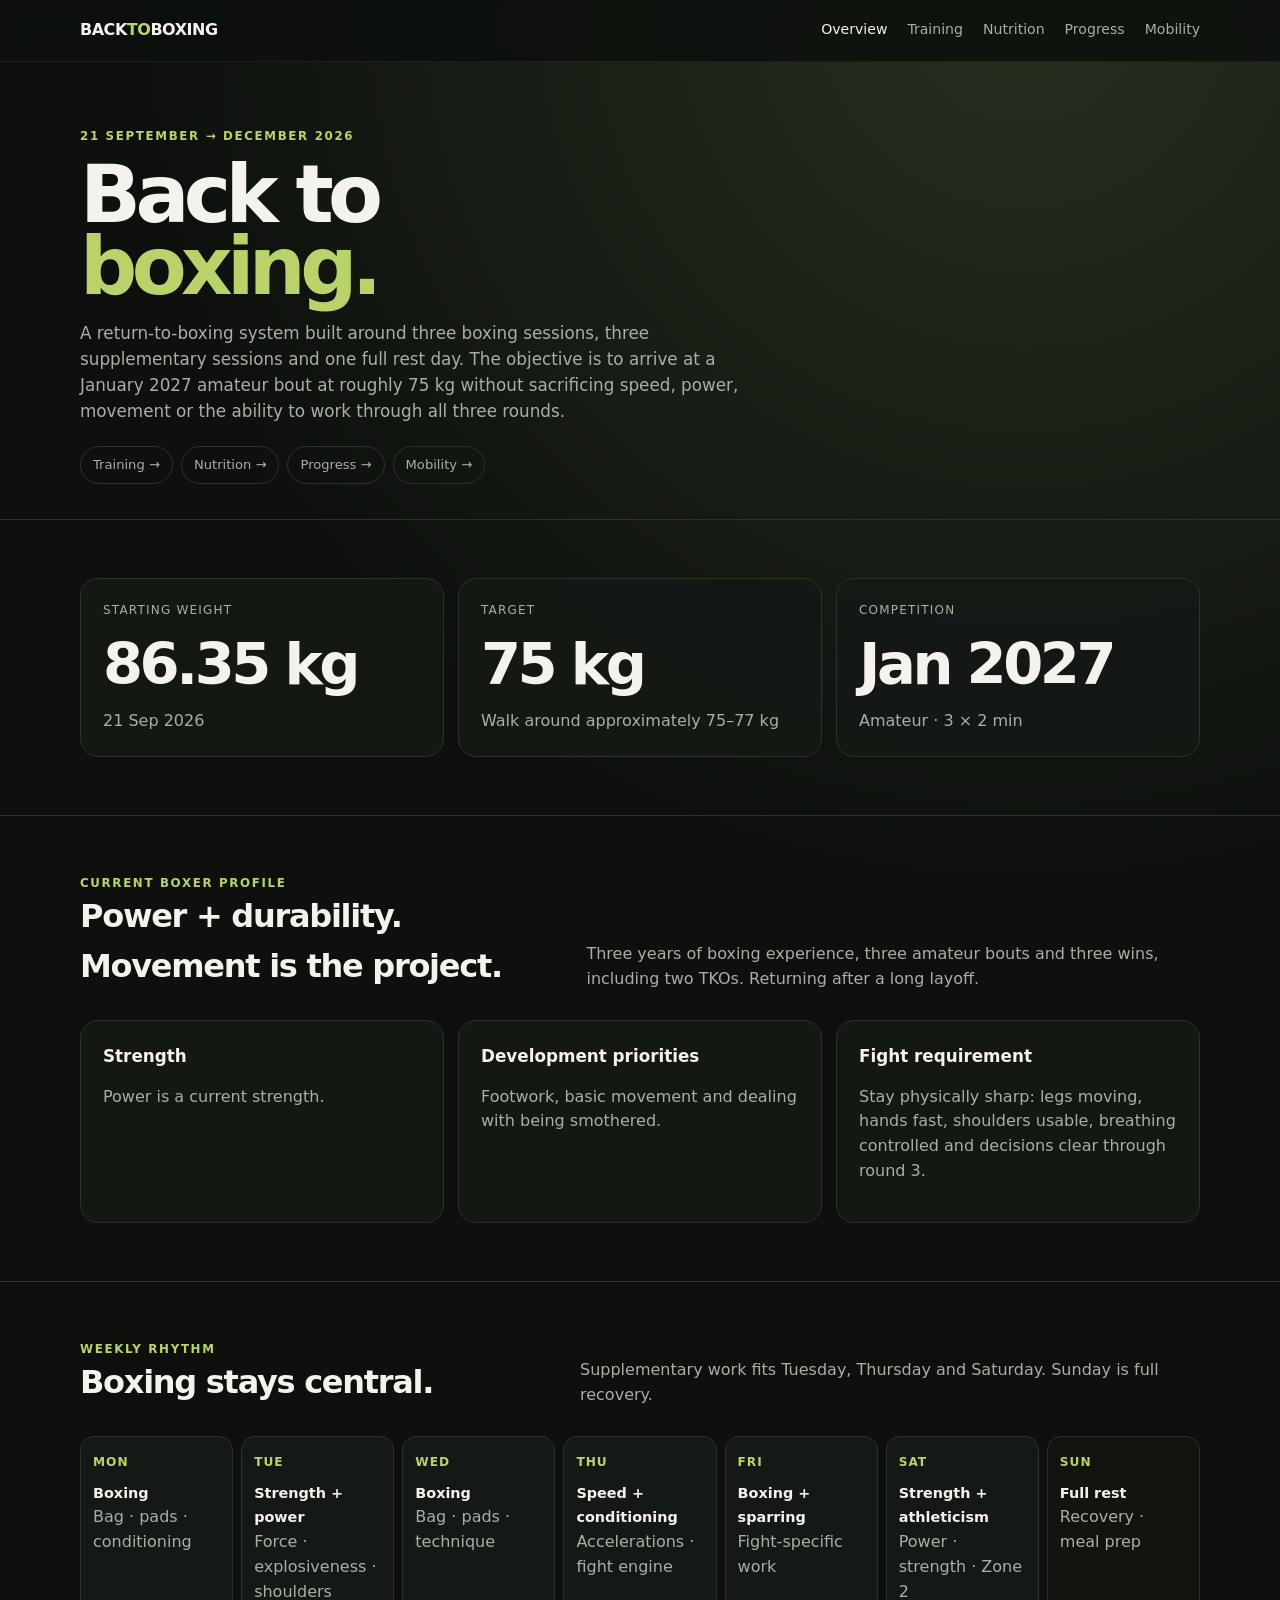
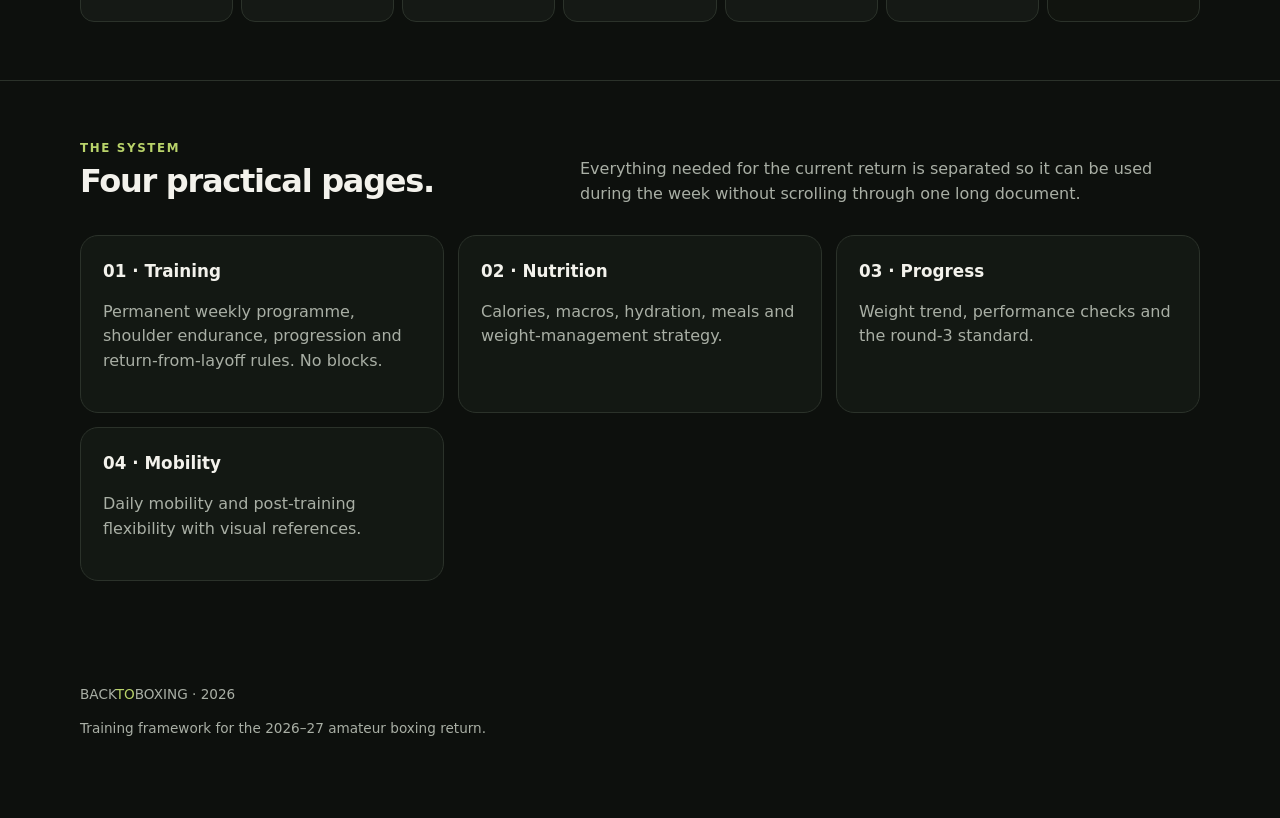
==== commit 9ec1e743: "Update Back To Boxing overview" ====
--- a/index.html
+++ b/index.html
@@ -1 +1,11 @@
-<!doctype html><html lang="en"><head><meta charset="utf-8"><meta name="viewport" content="width=device-width,initial-scale=1"><meta name="theme-color" content="#10120f"><title>Back To Boxing — Overview</title><link rel="stylesheet" href="styles.css"></head><body><header><div class="wrap"><nav><a class="brand" href="index.html">BACK<span>TO</span>BOXING</a><div class="navlinks"><a class="active" href="index.html">Overview</a><a href="training.html">Training</a><a href="nutrition.html">Nutrition</a><a href="progress.html">Progress</a><a href="mobility.html">Mobility</a></div></nav></div></header><main><div class="wrap page-title"><div class="eyebrow">September → December 2026</div><h1>Back to<br><span style="color:var(--accent)">boxing.</span></h1><p>A structured return-to-training plan built around Monday/Wednesday/Friday boxing, with supplementary strength, speed, conditioning, nutrition and recovery work.</p><div class="subnav"><a href="training.html">Training →</a><a href="nutrition.html">Nutrition →</a><a href="progress.html">Progress →</a><a href="mobility.html">Mobility →</a></div></div><section><div class="wrap"><div class="grid"><div class="card"><div class="label">Starting weight</div><div class="stat">86.35 kg</div><div class="muted">21 Sep 2026</div></div><div class="card"><div class="label">Target</div><div class="stat">75 kg</div><div class="muted">Walk around approximately 75–77 kg</div></div><div class="card"><div class="label">Competition target</div><div class="stat">Jan 2027</div><div class="muted">3 × 2 min amateur bout</div></div></div></div></section><section><div class="wrap"><div class="section-head"><div><div class="eyebrow">Weekly rhythm</div><h2>Boxing stays central.</h2></div><p>Supplementary work fits Tuesday, Thursday and Saturday. Sunday is full recovery.</p></div><div class="week"><div class="day"><strong>Mon</strong><b>Boxing</b><div class="muted">Technical + conditioning</div></div><div class="day"><strong>Tue</strong><b>Strength + power</b><div class="muted">Force + athleticism</div></div><div class="day"><strong>Wed</strong><b>Boxing</b><div class="muted">Bag + pads</div></div><div class="day"><strong>Thu</strong><b>Speed + conditioning</b><div class="muted">Fight engine</div></div><div class="day"><strong>Fri</strong><b>Boxing + sparring</b><div class="muted">Fight-specific work</div></div><div class="day"><strong>Sat</strong><b>Strength + aerobic</b><div class="muted">Engine + strength</div></div><div class="day rest"><strong>Sun</strong><b>Full rest</b><div class="muted">Recovery + meal prep</div></div></div></div></section><section><div class="wrap"><div class="section-head"><div><div class="eyebrow">The plan</div><h2>Four focused pages.</h2></div><p>Each part of the programme now has its own page, so the information is easier to use during the week.</p></div><div class="grid"><a class="card" href="training.html"><h3>01 · Training</h3><p class="muted">Block 3 — Fight Engine only, including Tuesday, Thursday and Saturday supplementary sessions.</p></a><a class="card" href="nutrition.html"><h3>02 · Nutrition</h3><p class="muted">Calories, macros, hydration, meal templates and Sunday meal preparation.</p></a><a class="card" href="progress.html"><h3>03 · Progress</h3><p class="muted">Weight targets, monitoring rules and the performance tests that matter.</p></a><a class="card" href="mobility.html"><h3>04 · Mobility</h3><p class="muted">Daily mobility routine and post-training flexibility work.</p></a></div></div></section></main><footer><div class="wrap"><div>BACK<span style="color:var(--accent)">TO</span>BOXING · 2026</div><p>This plan is a training framework, not medical advice. Pain, injury, unusual fatigue or persistent performance decline should be assessed by an appropriate professional.</p></div></footer></body></html>+<!doctype html>
+<html lang="en"><head><meta charset="utf-8"><meta name="viewport" content="width=device-width,initial-scale=1"><meta name="theme-color" content="#10120f"><title>Back To Boxing — Overview</title><link rel="stylesheet" href="styles.css"></head>
+<body><header><div class="wrap"><nav><a class="brand" href="index.html">BACK<span>TO</span>BOXING</a><div class="navlinks"><a class="active" href="index.html">Overview</a><a href="training.html">Training</a><a href="nutrition.html">Nutrition</a><a href="progress.html">Progress</a><a href="mobility.html">Mobility</a></div></nav></div></header>
+<main><div class="wrap page-title"><div class="eyebrow">21 September → December 2026</div><h1>Back to<br><span style="color:var(--accent)">boxing.</span></h1><p>A return-to-boxing system built around three boxing sessions, three supplementary sessions and one full rest day. The objective is to arrive at a January 2027 amateur bout at roughly 75 kg without sacrificing speed, power, movement or the ability to work through all three rounds.</p><div class="subnav"><a href="training.html">Training →</a><a href="nutrition.html">Nutrition →</a><a href="progress.html">Progress →</a><a href="mobility.html">Mobility →</a></div></div>
+<section><div class="wrap"><div class="grid"><div class="card"><div class="label">Starting weight</div><div class="stat">86.35 kg</div><div class="muted">21 Sep 2026</div></div><div class="card"><div class="label">Target</div><div class="stat">75 kg</div><div class="muted">Walk around approximately 75–77 kg</div></div><div class="card"><div class="label">Competition</div><div class="stat">Jan 2027</div><div class="muted">Amateur · 3 × 2 min</div></div></div></div></section>
+<section><div class="wrap"><div class="section-head"><div><div class="eyebrow">Current boxer profile</div><h2>Power + durability. Movement is the project.</h2></div><p>Three years of boxing experience, three amateur bouts and three wins, including two TKOs. Returning after a long layoff.</p></div><div class="grid"><div class="card"><h3>Strength</h3><p class="muted">Power is a current strength.</p></div><div class="card"><h3>Development priorities</h3><p class="muted">Footwork, basic movement and dealing with being smothered.</p></div><div class="card"><h3>Fight requirement</h3><p class="muted">Stay physically sharp: legs moving, hands fast, shoulders usable, breathing controlled and decisions clear through round 3.</p></div></div></div></section>
+<section><div class="wrap"><div class="section-head"><div><div class="eyebrow">Weekly rhythm</div><h2>Boxing stays central.</h2></div><p>Supplementary work fits Tuesday, Thursday and Saturday. Sunday is full recovery.</p></div><div class="week">
+<div class="day"><strong>Mon</strong><b>Boxing</b><div class="muted">Bag · pads · conditioning</div></div><div class="day"><strong>Tue</strong><b>Strength + power</b><div class="muted">Force · explosiveness · shoulders</div></div><div class="day"><strong>Wed</strong><b>Boxing</b><div class="muted">Bag · pads · technique</div></div><div class="day"><strong>Thu</strong><b>Speed + conditioning</b><div class="muted">Accelerations · fight engine</div></div><div class="day"><strong>Fri</strong><b>Boxing + sparring</b><div class="muted">Fight-specific work</div></div><div class="day"><strong>Sat</strong><b>Strength + athleticism</b><div class="muted">Power · strength · Zone 2</div></div><div class="day rest"><strong>Sun</strong><b>Full rest</b><div class="muted">Recovery · meal prep</div></div>
+</div></div></section>
+<section><div class="wrap"><div class="section-head"><div><div class="eyebrow">The system</div><h2>Four practical pages.</h2></div><p>Everything needed for the current return is separated so it can be used during the week without scrolling through one long document.</p></div><div class="grid"><a class="card" href="training.html"><h3>01 · Training</h3><p class="muted">Permanent weekly programme, shoulder endurance, progression and return-from-layoff rules. No blocks.</p></a><a class="card" href="nutrition.html"><h3>02 · Nutrition</h3><p class="muted">Calories, macros, hydration, meals and weight-management strategy.</p></a><a class="card" href="progress.html"><h3>03 · Progress</h3><p class="muted">Weight trend, performance checks and the round-3 standard.</p></a><a class="card" href="mobility.html"><h3>04 · Mobility</h3><p class="muted">Daily mobility and post-training flexibility with visual references.</p></a></div></div></section>
+</main><footer><div class="wrap"><div>BACK<span style="color:var(--accent)">TO</span>BOXING · 2026</div><p>Training framework for the 2026–27 amateur boxing return.</p></div></footer></body></html>
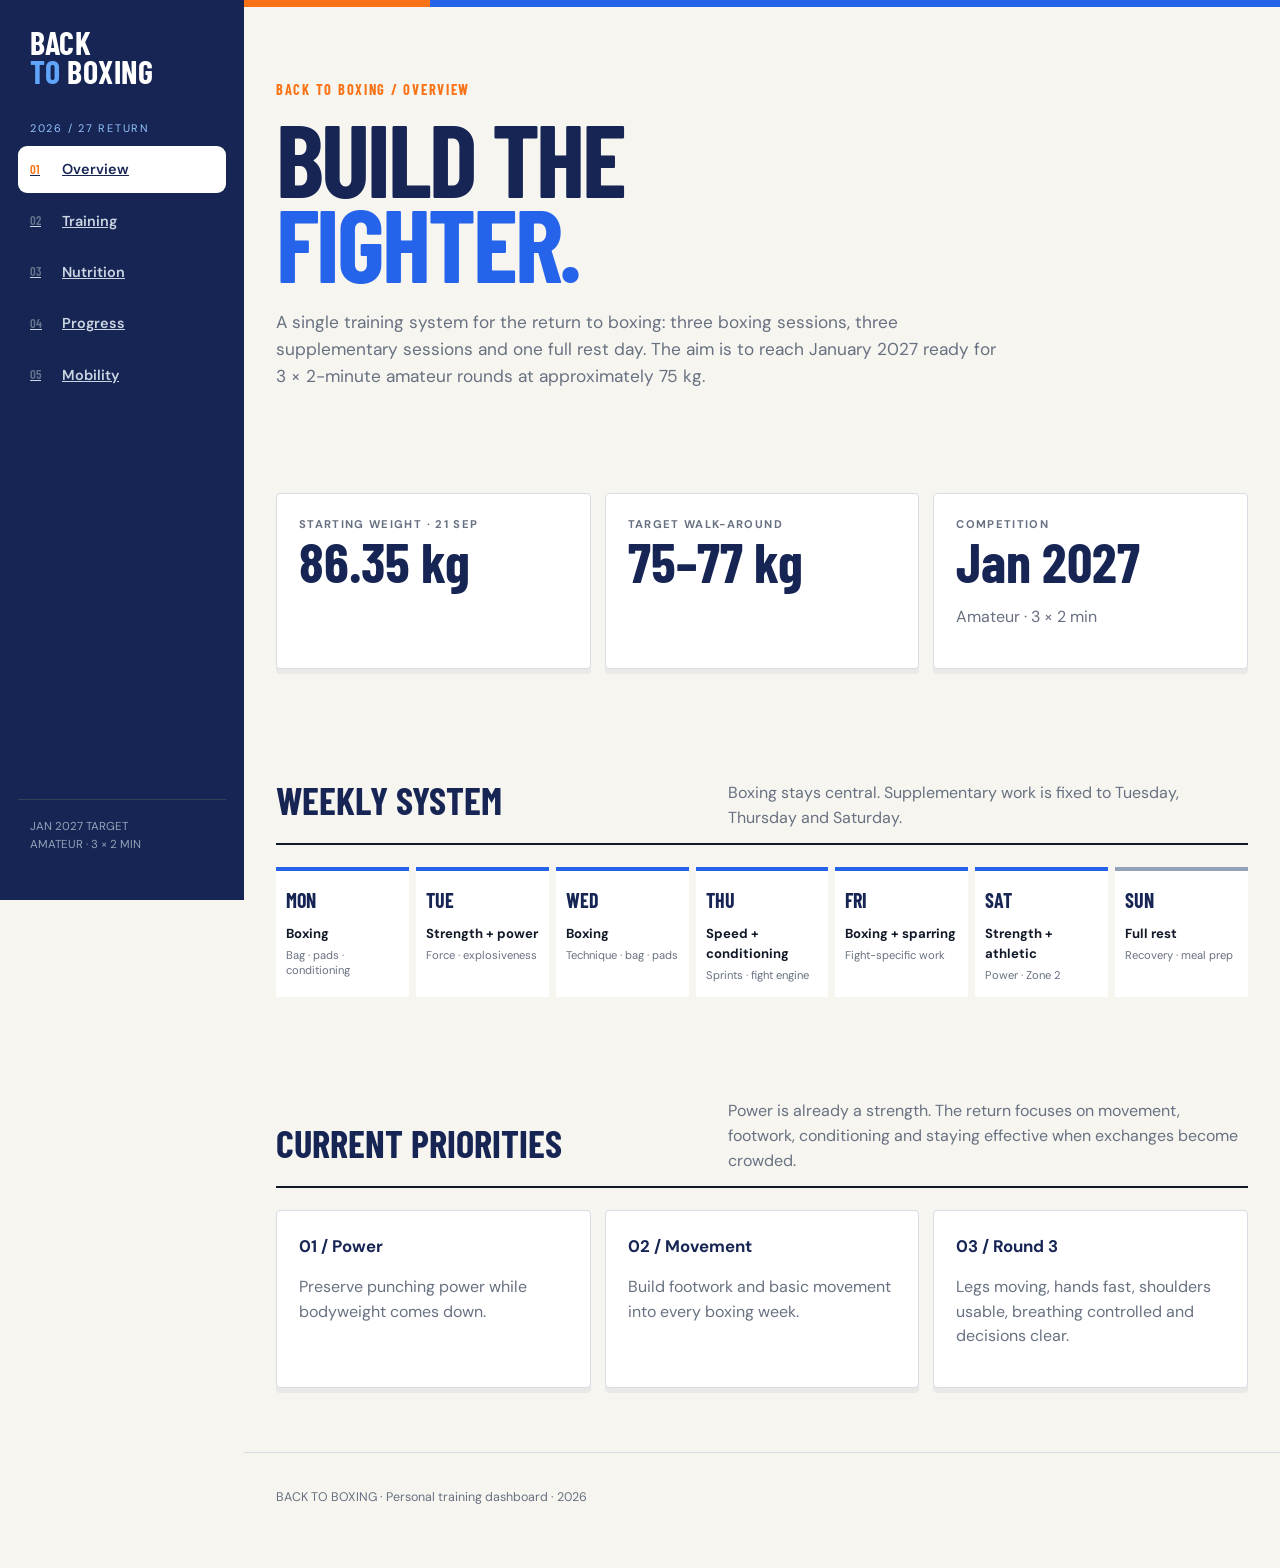
==== commit 99cce84b: "Redesign Back To Boxing site" ====
--- a/index.html
+++ b/index.html
@@ -1,11 +1 @@
-<!doctype html>
-<html lang="en"><head><meta charset="utf-8"><meta name="viewport" content="width=device-width,initial-scale=1"><meta name="theme-color" content="#10120f"><title>Back To Boxing — Overview</title><link rel="stylesheet" href="styles.css"></head>
-<body><header><div class="wrap"><nav><a class="brand" href="index.html">BACK<span>TO</span>BOXING</a><div class="navlinks"><a class="active" href="index.html">Overview</a><a href="training.html">Training</a><a href="nutrition.html">Nutrition</a><a href="progress.html">Progress</a><a href="mobility.html">Mobility</a></div></nav></div></header>
-<main><div class="wrap page-title"><div class="eyebrow">21 September → December 2026</div><h1>Back to<br><span style="color:var(--accent)">boxing.</span></h1><p>A return-to-boxing system built around three boxing sessions, three supplementary sessions and one full rest day. The objective is to arrive at a January 2027 amateur bout at roughly 75 kg without sacrificing speed, power, movement or the ability to work through all three rounds.</p><div class="subnav"><a href="training.html">Training →</a><a href="nutrition.html">Nutrition →</a><a href="progress.html">Progress →</a><a href="mobility.html">Mobility →</a></div></div>
-<section><div class="wrap"><div class="grid"><div class="card"><div class="label">Starting weight</div><div class="stat">86.35 kg</div><div class="muted">21 Sep 2026</div></div><div class="card"><div class="label">Target</div><div class="stat">75 kg</div><div class="muted">Walk around approximately 75–77 kg</div></div><div class="card"><div class="label">Competition</div><div class="stat">Jan 2027</div><div class="muted">Amateur · 3 × 2 min</div></div></div></div></section>
-<section><div class="wrap"><div class="section-head"><div><div class="eyebrow">Current boxer profile</div><h2>Power + durability. Movement is the project.</h2></div><p>Three years of boxing experience, three amateur bouts and three wins, including two TKOs. Returning after a long layoff.</p></div><div class="grid"><div class="card"><h3>Strength</h3><p class="muted">Power is a current strength.</p></div><div class="card"><h3>Development priorities</h3><p class="muted">Footwork, basic movement and dealing with being smothered.</p></div><div class="card"><h3>Fight requirement</h3><p class="muted">Stay physically sharp: legs moving, hands fast, shoulders usable, breathing controlled and decisions clear through round 3.</p></div></div></div></section>
-<section><div class="wrap"><div class="section-head"><div><div class="eyebrow">Weekly rhythm</div><h2>Boxing stays central.</h2></div><p>Supplementary work fits Tuesday, Thursday and Saturday. Sunday is full recovery.</p></div><div class="week">
-<div class="day"><strong>Mon</strong><b>Boxing</b><div class="muted">Bag · pads · conditioning</div></div><div class="day"><strong>Tue</strong><b>Strength + power</b><div class="muted">Force · explosiveness · shoulders</div></div><div class="day"><strong>Wed</strong><b>Boxing</b><div class="muted">Bag · pads · technique</div></div><div class="day"><strong>Thu</strong><b>Speed + conditioning</b><div class="muted">Accelerations · fight engine</div></div><div class="day"><strong>Fri</strong><b>Boxing + sparring</b><div class="muted">Fight-specific work</div></div><div class="day"><strong>Sat</strong><b>Strength + athleticism</b><div class="muted">Power · strength · Zone 2</div></div><div class="day rest"><strong>Sun</strong><b>Full rest</b><div class="muted">Recovery · meal prep</div></div>
-</div></div></section>
-<section><div class="wrap"><div class="section-head"><div><div class="eyebrow">The system</div><h2>Four practical pages.</h2></div><p>Everything needed for the current return is separated so it can be used during the week without scrolling through one long document.</p></div><div class="grid"><a class="card" href="training.html"><h3>01 · Training</h3><p class="muted">Permanent weekly programme, shoulder endurance, progression and return-from-layoff rules. No blocks.</p></a><a class="card" href="nutrition.html"><h3>02 · Nutrition</h3><p class="muted">Calories, macros, hydration, meals and weight-management strategy.</p></a><a class="card" href="progress.html"><h3>03 · Progress</h3><p class="muted">Weight trend, performance checks and the round-3 standard.</p></a><a class="card" href="mobility.html"><h3>04 · Mobility</h3><p class="muted">Daily mobility and post-training flexibility with visual references.</p></a></div></div></section>
-</main><footer><div class="wrap"><div>BACK<span style="color:var(--accent)">TO</span>BOXING · 2026</div><p>Training framework for the 2026–27 amateur boxing return.</p></div></footer></body></html>+<!doctype html><html lang="en"><head><meta charset="utf-8"><meta name="viewport" content="width=device-width,initial-scale=1"><meta name="theme-color" content="#172554"><title>Back To Boxing | Overview</title><link rel="stylesheet" href="styles.css"></head><body><aside class="sidebar"><div class="logo">BACK<br><span>TO</span> BOXING</div><div class="tag">2026 / 27 return</div><nav class="menu"><a class="active" href="index.html"><span>01</span>Overview</a><a href="training.html"><span>02</span>Training</a><a href="nutrition.html"><span>03</span>Nutrition</a><a href="progress.html"><span>04</span>Progress</a><a href="mobility.html"><span>05</span>Mobility</a></nav><div class="sidebar-bottom">JAN 2027 TARGET<br>AMATEUR · 3 × 2 MIN</div></aside><div class="main"><div class="topline"></div><header class="hero"><div class="wrap"><div class="kicker">Back to Boxing / Overview</div><h1>Build the<br><em>fighter.</em></h1><p>A single training system for the return to boxing: three boxing sessions, three supplementary sessions and one full rest day. The aim is to reach January 2027 ready for 3 × 2-minute amateur rounds at approximately 75 kg.</p></div></header><section class="section"><div class="wrap"><div class="cards"><div class="card"><div class="label">Starting weight · 21 Sep</div><div class="stat">86.35 kg</div></div><div class="card"><div class="label">Target walk-around</div><div class="stat">75–77 kg</div></div><div class="card"><div class="label">Competition</div><div class="stat">Jan 2027</div><p class="muted">Amateur · 3 × 2 min</p></div></div></div></section><section class="section"><div class="wrap"><div class="section-head"><h2>Weekly system</h2><p>Boxing stays central. Supplementary work is fixed to Tuesday, Thursday and Saturday.</p></div><div class="week"><div class="day"><strong>MON</strong><b>Boxing</b><div class="muted">Bag · pads · conditioning</div></div><div class="day"><strong>TUE</strong><b>Strength + power</b><div class="muted">Force · explosiveness</div></div><div class="day"><strong>WED</strong><b>Boxing</b><div class="muted">Technique · bag · pads</div></div><div class="day"><strong>THU</strong><b>Speed + conditioning</b><div class="muted">Sprints · fight engine</div></div><div class="day"><strong>FRI</strong><b>Boxing + sparring</b><div class="muted">Fight-specific work</div></div><div class="day"><strong>SAT</strong><b>Strength + athletic</b><div class="muted">Power · Zone 2</div></div><div class="day rest"><strong>SUN</strong><b>Full rest</b><div class="muted">Recovery · meal prep</div></div></div></div></section><section class="section"><div class="wrap"><div class="section-head"><h2>Current priorities</h2><p>Power is already a strength. The return focuses on movement, footwork, conditioning and staying effective when exchanges become crowded.</p></div><div class="cards"><div class="card"><h3>01 / Power</h3><p class="muted">Preserve punching power while bodyweight comes down.</p></div><div class="card"><h3>02 / Movement</h3><p class="muted">Build footwork and basic movement into every boxing week.</p></div><div class="card"><h3>03 / Round 3</h3><p class="muted">Legs moving, hands fast, shoulders usable, breathing controlled and decisions clear.</p></div></div></div></section><footer class="footer"><div class="wrap">BACK TO BOXING · Personal training dashboard · 2026</div></footer></div></body></html>
--- a/styles.css
+++ b/styles.css
@@ -1,14 +1,11 @@
-:root{--bg:#0d100d;--panel:#151915;--panel2:#1b201b;--text:#f3f2ec;--muted:#a9afa5;--line:#2b322a;--accent:#b9d36a;--accent2:#dce9a4;--max:1120px}
-*{box-sizing:border-box}html{scroll-behavior:smooth}body{margin:0;background:radial-gradient(circle at 80% 0,#27301f 0,transparent 34%),var(--bg);color:var(--text);font-family:Inter,ui-sans-serif,system-ui,-apple-system,BlinkMacSystemFont,"Segoe UI",sans-serif;line-height:1.55}a{color:inherit;text-decoration:none}.wrap{width:min(calc(100% - 36px),var(--max));margin:auto}
-header{padding:18px 0;position:sticky;top:0;z-index:10;background:rgba(13,16,13,.88);backdrop-filter:blur(14px);border-bottom:1px solid rgba(255,255,255,.06)}nav{display:flex;align-items:center;justify-content:space-between;gap:20px}.brand{font-weight:800;letter-spacing:-.03em}.brand span,.eyebrow,.top{color:var(--accent)}.navlinks{display:flex;gap:20px;color:var(--muted);font-size:.88rem;overflow:auto}.navlinks a{white-space:nowrap}.navlinks a:hover,.navlinks .active{color:var(--text)}
-.hero{padding:76px 0 65px;display:grid;grid-template-columns:1.3fr .7fr;gap:48px;align-items:end}.eyebrow{font-weight:800;text-transform:uppercase;letter-spacing:.14em;font-size:.74rem}h1{font-size:clamp(3.2rem,8vw,6rem);line-height:.9;letter-spacing:-.07em;margin:14px 0 24px}.hero p{font-size:1.08rem;color:var(--muted);max-width:680px}.target{background:linear-gradient(145deg,#1e271b,#151915);border:1px solid var(--line);border-radius:24px;padding:28px}.target .big,.stat{font-size:3.6rem;font-weight:850;letter-spacing:-.06em}.label{font-size:.75rem;text-transform:uppercase;letter-spacing:.1em;color:var(--muted)}
-section{padding:58px 0;border-top:1px solid var(--line)}.section-head{display:flex;justify-content:space-between;gap:30px;align-items:end;margin-bottom:28px}.section-head h2{margin:0;font-size:2rem;letter-spacing:-.04em}.section-head p{margin:0;color:var(--muted);max-width:620px}.grid{display:grid;grid-template-columns:repeat(3,1fr);gap:14px}.grid2{display:grid;grid-template-columns:repeat(2,1fr);gap:14px}.card{background:rgba(21,25,21,.9);border:1px solid var(--line);border-radius:18px;padding:22px}.card h3{margin:0 0 8px;font-size:1.05rem}.muted{color:var(--muted)}
-.week{display:grid;grid-template-columns:repeat(7,1fr);gap:8px}.day{padding:16px 12px;background:var(--panel);border:1px solid var(--line);border-radius:14px;min-height:110px}.day strong{display:block;color:var(--accent);font-size:.76rem;text-transform:uppercase;letter-spacing:.08em;margin-bottom:9px}.day b{font-size:.9rem}.day.rest{background:#11140f}
-.exercise{display:grid;grid-template-columns:1fr auto;gap:10px;padding:13px 0;border-bottom:1px solid var(--line)}.exercise:last-child{border-bottom:0}.exercise span:last-child{color:var(--accent2);font-weight:750;white-space:nowrap}.phase{border-left:3px solid var(--accent);padding-left:18px;margin:0 0 24px}.phase h3{margin:0 0 3px}.phase p{margin:0;color:var(--muted)}
-table{width:100%;border-collapse:collapse;background:var(--panel);border:1px solid var(--line);border-radius:18px;overflow:hidden}th,td{text-align:left;padding:13px 14px;border-bottom:1px solid var(--line)}th{color:var(--accent);font-size:.76rem;text-transform:uppercase;letter-spacing:.08em}td{color:#e7e9e2}tr:last-child td{border-bottom:0}
-.meal{display:flex;justify-content:space-between;gap:20px;padding:15px 0;border-bottom:1px solid var(--line)}.meal:last-child{border-bottom:0}.meal b{min-width:150px}.meal span{color:var(--muted)}.pill{display:inline-flex;padding:5px 9px;border:1px solid #3a4434;border-radius:999px;color:var(--accent2);font-size:.75rem;font-weight:700;margin:3px}
-.callout{padding:22px;border-radius:18px;background:#20281a;border:1px solid #465437}.callout strong{color:var(--accent)}ul{padding-left:20px}.checklist label{display:flex;gap:10px;align-items:flex-start;padding:10px 0;border-bottom:1px solid var(--line);cursor:pointer}.checklist input{accent-color:var(--accent);margin-top:5px}
-.page-title{padding:65px 0 35px}.page-title h1{font-size:clamp(2.8rem,7vw,5rem);margin-bottom:14px}.page-title p{color:var(--muted);max-width:700px;font-size:1.05rem}.subnav{display:flex;gap:8px;flex-wrap:wrap;margin-top:22px}.subnav a{padding:8px 12px;border:1px solid var(--line);border-radius:999px;color:var(--muted);font-size:.82rem}.subnav a:hover{color:var(--text);border-color:#465437}
-footer{padding:45px 0 65px;color:var(--muted);font-size:.85rem}
-@media(max-width:800px){.hero{grid-template-columns:1fr;padding-top:50px}.grid,.grid2{grid-template-columns:1fr}.week{grid-template-columns:repeat(2,1fr)}.section-head{display:block}.section-head p{margin-top:8px}.navlinks{display:none}.target .big{font-size:3.2rem}}
-@media(max-width:480px){.wrap{width:min(calc(100% - 24px),var(--max))}.week{grid-template-columns:1fr}.meal{display:block}.meal b{display:block;margin-bottom:4px}h1{font-size:3.3rem}.page-title{padding-top:45px}}
+@import url('https://fonts.googleapis.com/css2?family=Barlow+Condensed:wght@500;600;700&family=DM+Sans:wght@400;500;600;700&display=swap');
+:root{--ink:#111827;--navy:#172554;--blue:#2563eb;--orange:#f97316;--paper:#f6f5f0;--white:#fff;--line:#d9dce2;--muted:#687181;--green:#15803d;--sidebar:244px}
+*{box-sizing:border-box}html{scroll-behavior:smooth}body{margin:0;background:var(--paper);color:var(--ink);font-family:"DM Sans",sans-serif;line-height:1.55}.app{min-height:100vh}
+.sidebar{position:fixed;inset:0 auto 0 0;width:var(--sidebar);background:var(--navy);color:#fff;padding:28px 18px;display:flex;flex-direction:column;z-index:50}.logo{font-family:"Barlow Condensed",sans-serif;font-size:2rem;font-weight:700;letter-spacing:.02em;line-height:.9;padding:0 12px 34px}.logo span{color:#60a5fa}.tag{font-size:.68rem;text-transform:uppercase;letter-spacing:.16em;color:#93c5fd;padding:0 12px 10px}.menu{display:grid;gap:5px}.menu a{display:flex;align-items:center;gap:12px;padding:12px;border-radius:9px;color:#cbd5e1;font-size:.9rem;font-weight:600}.menu a span{font-family:"Barlow Condensed";font-size:.8rem;color:#64748b;width:20px}.menu a:hover{background:#1e3a8a;color:#fff}.menu a.active{background:#fff;color:var(--navy)}.menu a.active span{color:var(--orange)}.sidebar-bottom{margin-top:auto;border-top:1px solid #334155;padding:18px 12px;color:#94a3b8;font-size:.72rem}.main{margin-left:var(--sidebar);min-height:100vh}.wrap{width:min(1100px,calc(100% - 64px));margin:auto}.topline{height:7px;background:linear-gradient(90deg,var(--orange) 0 18%,var(--blue) 18% 100%)}
+.hero{padding:72px 0 48px}.kicker{font-family:"Barlow Condensed";font-weight:700;letter-spacing:.12em;text-transform:uppercase;color:var(--orange);font-size:.9rem}.hero h1{font-family:"Barlow Condensed";font-size:clamp(4rem,8vw,7rem);line-height:.83;text-transform:uppercase;letter-spacing:-.03em;margin:14px 0 24px;color:var(--navy)}.hero h1 em{color:var(--blue);font-style:normal}.hero p{max-width:720px;color:var(--muted);font-size:1.08rem}.section{padding:38px 0 64px}.section-head{display:flex;justify-content:space-between;gap:30px;align-items:end;margin-bottom:22px;border-bottom:2px solid var(--ink);padding-bottom:12px}.section-head h2{font-family:"Barlow Condensed";font-size:2.4rem;text-transform:uppercase;margin:0;color:var(--navy)}.section-head p{max-width:520px;color:var(--muted);margin:0}.cards{display:grid;grid-template-columns:repeat(3,1fr);gap:14px}.cards.two{grid-template-columns:repeat(2,1fr)}.card{background:var(--white);border:1px solid var(--line);padding:22px;border-radius:4px;box-shadow:0 5px 0 rgba(23,37,84,.06)}.card h3{margin:0 0 8px;color:var(--navy);font-size:1.05rem}.muted{color:var(--muted)}.stat{font-family:"Barlow Condensed";font-size:3.5rem;font-weight:700;color:var(--navy);line-height:1}.label{font-size:.7rem;text-transform:uppercase;letter-spacing:.12em;color:var(--muted);font-weight:700}.accent{color:var(--orange)}
+.week{display:grid;grid-template-columns:repeat(7,1fr);gap:7px}.day{background:#fff;border-top:4px solid var(--blue);padding:14px 10px;min-height:120px}.day.rest{border-top-color:#94a3b8}.day strong{font-family:"Barlow Condensed";font-size:1.25rem;color:var(--navy)}.day b{display:block;margin:8px 0 4px;font-size:.82rem}.day .muted{font-size:.7rem;line-height:1.35}
+.exercise{display:grid;grid-template-columns:1fr auto;gap:16px;padding:13px 0;border-bottom:1px solid var(--line)}.exercise:last-child{border-bottom:0}.exercise strong{font-weight:600}.dose{font-family:"Barlow Condensed";font-size:1.1rem;color:var(--blue);font-weight:700;white-space:nowrap}.callout{border-left:5px solid var(--orange);background:#fff7ed;padding:18px 20px;margin:20px 0}.callout strong{color:#c2410c}.pill{display:inline-block;border:1px solid #bfdbfe;color:#1d4ed8;padding:5px 9px;border-radius:99px;font-size:.75rem;font-weight:700;margin:2px}
+table{width:100%;border-collapse:collapse;background:#fff;border:1px solid var(--line)}th,td{text-align:left;padding:12px 14px;border-bottom:1px solid var(--line)}th{font-family:"Barlow Condensed";text-transform:uppercase;letter-spacing:.08em;color:var(--navy);background:#eef2ff}tr:last-child td{border-bottom:0}
+.meal{display:grid;grid-template-columns:150px 1fr;gap:20px;padding:15px 0;border-bottom:1px solid var(--line)}.meal:last-child{border-bottom:0}.meal b{color:var(--navy)}.footer{padding:35px 0 60px;border-top:1px solid var(--line);color:var(--muted);font-size:.78rem}
+@media(max-width:900px){:root{--sidebar:190px}.week{grid-template-columns:repeat(4,1fr)}.cards{grid-template-columns:1fr}.cards.two{grid-template-columns:1fr}.hero h1{font-size:5rem}}
+@media(max-width:680px){:root{--sidebar:0px}.sidebar{inset:auto 0 0 0;width:100%;height:70px;padding:7px 8px;background:var(--navy);display:block}.logo,.tag,.sidebar-bottom{display:none}.menu{display:grid;grid-template-columns:repeat(5,1fr);gap:3px}.menu a{height:56px;padding:4px 2px;display:flex;flex-direction:column;justify-content:center;gap:1px;text-align:center;font-size:.62rem;border-radius:7px}.menu a span{width:auto;font-size:.7rem}.main{margin-left:0;padding-bottom:70px}.wrap{width:min(100% - 28px,1100px)}.hero{padding:48px 0 30px}.hero h1{font-size:4.2rem}.section-head{display:block}.section-head p{margin-top:7px}.week{grid-template-columns:repeat(2,1fr)}.exercise{display:block}.dose{display:block;margin-top:3px}.meal{grid-template-columns:1fr;gap:3px}}
